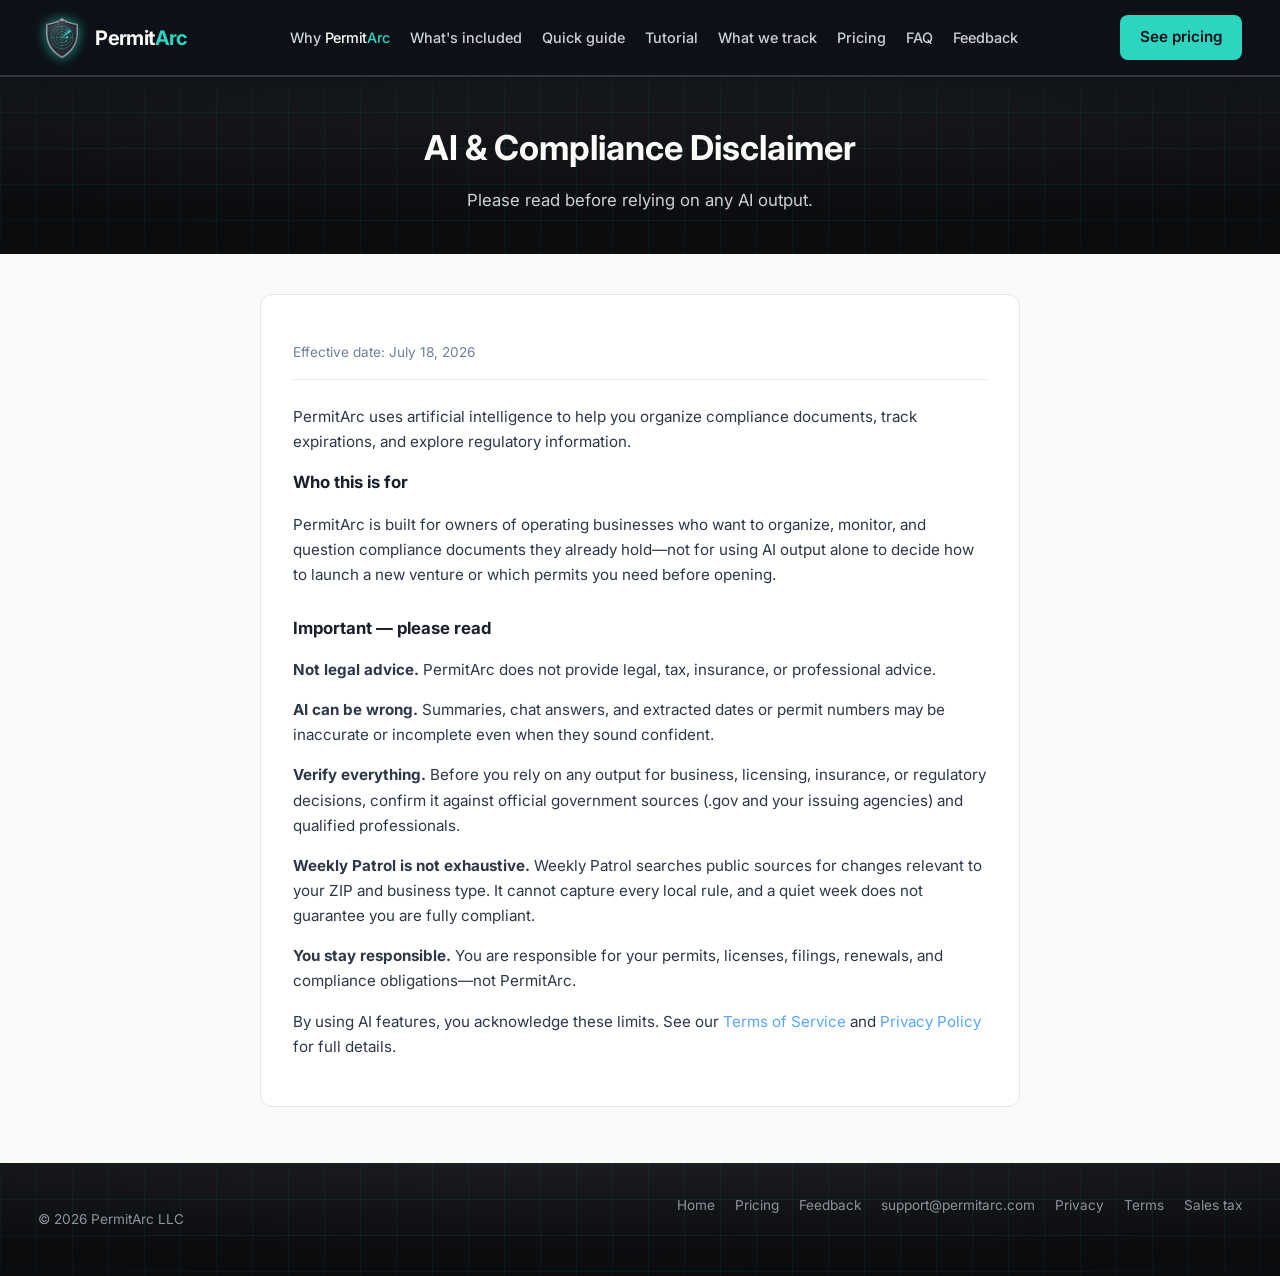
==== ai-disclaimer.html @ 6ca75cac "Sync nav shield_logo with app rim repair and cache-bust PNG. Matches in-app intro/login shield; v=20" ====
<!DOCTYPE html>
<html lang="en">
<head>
  <meta charset="UTF-8">
  <meta name="viewport" content="width=device-width, initial-scale=1.0, viewport-fit=cover">
  <meta name="description" content="PermitArc AI and compliance disclaimer &mdash; verify AI outputs with official sources. Not legal advice.">
  <title>AI &amp; Compliance Disclaimer | PermitArc</title>
  <link rel="preconnect" href="https://fonts.googleapis.com">
  <link rel="preconnect" href="https://fonts.gstatic.com" crossorigin>
  <link href="https://fonts.googleapis.com/css2?family=Inter:wght@400;500;600;700&display=swap" rel="stylesheet">
  <link rel="stylesheet" href="styles.css?v=20260918chooser">
  <script src="launch-config.js?v=20260911c"></script>
  <script src="site-ga4.js?v=20260923"></script>
  <script src="site-support-mailto.js?v=20260918chooser"></script>
  <script src="site-nav-config.js?v=20260911c"></script>
</head>
<body data-nav-page="ai">
  <header class="site-header">
    <div class="header-inner">
      <a href="index.html" class="logo"><img src="assets/shield_logo.png?v=20260929shield" alt="" class="logo-mark" width="48" height="48"><span class="logo-wordmark">Permit<span class="logo-arc">Arc</span></span></a>
      <button type="button" class="nav-toggle" aria-expanded="false" aria-controls="site-nav" aria-label="Open menu">
        <span class="nav-toggle-bar" aria-hidden="true"></span>
        <span class="nav-toggle-bar" aria-hidden="true"></span>
        <span class="nav-toggle-bar" aria-hidden="true"></span>
      </button>
            <nav class="nav" id="site-nav" aria-label="Main"></nav>
      <a href="pricing.html" class="btn btn-primary">See pricing</a>
    </div>
  </header>

  <section class="page-hero premium-canvas">
    <div class="page-hero-inner">
      <h1>AI &amp; Compliance Disclaimer</h1>
      <p>Please read before relying on any AI output.</p>
    </div>
  </section>

  <section class="section-light page-content">
    <div class="section-inner">
      <article class="legal-doc">
        <p class="legal-meta">Effective date: July 18, 2026</p>

        <p>PermitArc uses artificial intelligence to help you organize compliance documents, track expirations, and explore regulatory information.</p>

        <h2>Who this is for</h2>
        <p>PermitArc is built for owners of operating businesses who want to organize, monitor, and question compliance documents they already hold&mdash;not for using AI output alone to decide how to launch a new venture or which permits you need before opening.</p>

        <h2>Important &mdash; please read</h2>

        <p><strong>Not legal advice.</strong> PermitArc does not provide legal, tax, insurance, or professional advice.</p>

        <p><strong>AI can be wrong.</strong> Summaries, chat answers, and extracted dates or permit numbers may be inaccurate or incomplete even when they sound confident.</p>

        <p><strong>Verify everything.</strong> Before you rely on any output for business, licensing, insurance, or regulatory decisions, confirm it against official government sources (.gov and your issuing agencies) and qualified professionals.</p>

        <p><strong>Weekly Patrol is not exhaustive.</strong> Weekly Patrol searches public sources for changes relevant to your ZIP and business type. It cannot capture every local rule, and a quiet week does not guarantee you are fully compliant.</p>

        <p><strong>You stay responsible.</strong> You are responsible for your permits, licenses, filings, renewals, and compliance obligations&mdash;not PermitArc.</p>

        <p>By using AI features, you acknowledge these limits. See our <a href="terms.html">Terms of Service</a> and <a href="privacy.html">Privacy Policy</a> for full details.</p>
      </article>
    </div>
  </section>

  <footer class="site-footer premium-canvas">
    <div class="footer-inner">
      <p>&copy; 2026 PermitArc LLC</p>
      <div class="footer-links" id="site-footer-links"></div>
    </div>
  </footer>
  <script src="site-chrome.js?v=20260918chooser"></script>
  <script src="site-public.js?v=20260917fix" defer></script>
  <script src="site-nav.js" defer></script>
</body>
</html>
---- styles.css ----
/* PermitArc marketing site — palette matches app (compliance_form_theme.dart) */
:root {
  --bg-dark: #0d1117;
  --bg-panel: #161b22;
  --border: #30363d;
  --text-muted: #8b949e;
  --text-body: #c9d1d9;
  --text-light: #fafaf8;
  --accent-teal: #2dd4bf;
  --accent-blue: #58a6ff;
  --urgent: #ffa657;
  --valid: #56d364;
  --expired: #ff7b72;
  /* Intel Deck pillar accents — match app CompliancePillarColors */
  --pillar-radar: #ffa657;
  --pillar-patrol: #2dd4bf;
  --pillar-proactive: #bc8cff;
  --pillar-intel-log: #58a6ff;
  --bg-light: #fafaf8;
  --text-dark: #1a1f2e;
  /* Desktop uses full width; phones/tablets stack via grids + breakpoint below */
  --layout-max: 1280px;
  --layout-content: 1160px;
  --layout-read: 760px;
  --layout-gutter: clamp(1rem, 3vw, 2.5rem);
}

*,
*::before,
*::after {
  box-sizing: border-box;
}

html {
  scroll-behavior: smooth;
  overflow-x: hidden;
}

body {
  margin: 0;
  font-family: "Inter", system-ui, -apple-system, sans-serif;
  color: var(--text-dark);
  background: var(--bg-light);
  line-height: 1.6;
  overflow-x: hidden;
  min-height: 100vh;
  min-height: 100dvh;
  display: flex;
  flex-direction: column;
}

a {
  color: var(--accent-blue);
  text-decoration: none;
}

a:hover {
  text-decoration: underline;
}

/* Header */
.site-header {
  position: -webkit-sticky;
  position: sticky;
  top: 0;
  z-index: 1000;
  background-color: var(--bg-dark);
  border-bottom: 1px solid var(--border);
  padding-top: env(safe-area-inset-top, 0);
  isolation: isolate;
  transform: translate3d(0, 0, 0);
  -webkit-transform: translate3d(0, 0, 0);
  box-shadow: 0 1px 0 var(--border), 0 8px 32px rgba(13, 17, 23, 0.88);
}

.site-header::before {
  content: "";
  position: absolute;
  inset: 0;
  background-color: var(--bg-dark);
  z-index: -1;
}

.header-inner {
  max-width: var(--layout-max);
  margin: 0 auto;
  padding: 0.85rem var(--layout-gutter);
  display: flex;
  align-items: center;
  justify-content: space-between;
  gap: 1rem;
  flex-wrap: nowrap;
  position: relative;
}

.nav-toggle {
  display: none;
  flex-direction: column;
  justify-content: center;
  gap: 5px;
  width: 2.5rem;
  height: 2.5rem;
  padding: 0;
  margin: 0;
  border: 1px solid var(--border);
  border-radius: 8px;
  background: var(--bg-panel);
  cursor: pointer;
  flex-shrink: 0;
}

.nav-toggle-bar {
  display: block;
  width: 1.1rem;
  height: 2px;
  margin: 0 auto;
  background: var(--text-light);
  border-radius: 1px;
  transition: transform 0.2s ease, opacity 0.2s ease;
}

.site-header.is-nav-open .nav-toggle-bar:nth-child(1) {
  transform: translateY(7px) rotate(45deg);
}

.site-header.is-nav-open .nav-toggle-bar:nth-child(2) {
  opacity: 0;
}

.site-header.is-nav-open .nav-toggle-bar:nth-child(3) {
  transform: translateY(-7px) rotate(-45deg);
}

.logo {
  display: inline-flex;
  align-items: center;
  gap: 0.55rem;
  font-weight: 700;
  font-size: 1.25rem;
  color: var(--text-light);
  letter-spacing: -0.02em;
}

.logo-mark {
  width: 3rem;
  height: 3rem;
  object-fit: contain;
  flex-shrink: 0;
  filter: drop-shadow(0 0 6px rgba(45, 212, 191, 0.35));
  animation: logo-radar-glow 3.2s ease-in-out infinite;
}

/* Shield + radar sweep — matches in-app PermitArcShieldLogo (intro / dashboard). */
.permitarc-shield-logo {
  position: relative;
  display: inline-block;
  flex-shrink: 0;
  width: 3rem;
  height: 3rem;
  vertical-align: middle;
  filter: drop-shadow(0 0 6px rgba(45, 212, 191, 0.35));
}

.permitarc-shield-logo .logo-mark {
  display: block;
  width: 100%;
  height: 100%;
  animation: none;
}

.permitarc-shield-inner-glow {
  position: absolute;
  top: 39%;
  left: 50%;
  width: 24%;
  height: 24%;
  transform: translate(-50%, -50%);
  border-radius: 50%;
  box-shadow: 0 0 0.35rem rgba(45, 212, 191, 0.14);
  pointer-events: none;
}

.permitarc-shield-radar {
  position: absolute;
  top: 35.8%;
  left: 50%;
  width: 26%;
  height: 26%;
  transform: translateX(-50%);
  border-radius: 50%;
  overflow: hidden;
  pointer-events: none;
}

.permitarc-shield-radar-rotator {
  position: absolute;
  inset: 0;
  animation: permitarc-radar-rotate 3.2s linear infinite;
}

@keyframes permitarc-radar-rotate {
  to {
    transform: rotate(360deg);
  }
}

.permitarc-shield-radar-wedge {
  position: absolute;
  inset: -120%;
  background: conic-gradient(
    from -26deg at 50% 50%,
    rgba(45, 212, 191, 0) 0deg,
    rgba(45, 212, 191, 0.04) 12deg,
    rgba(45, 212, 191, 0.09) 26deg,
    rgba(45, 212, 191, 0) 27deg,
    rgba(45, 212, 191, 0) 360deg
  );
}

.permitarc-shield-radar-beam {
  position: absolute;
  top: 50%;
  left: 50%;
  width: 38%;
  height: 1px;
  margin-top: -0.5px;
  transform-origin: 0 50%;
  background: rgba(45, 212, 191, 0.32);
  border-radius: 1px;
}

.permitarc-shield-radar-beam::after {
  content: "";
  position: absolute;
  right: 0;
  top: 50%;
  width: 2.5px;
  height: 2.5px;
  transform: translate(50%, -50%);
  border-radius: 50%;
  background: rgba(45, 212, 191, 0.8);
}

@media (prefers-reduced-motion: reduce) {
  .permitarc-shield-radar-rotator {
    animation: none;
  }

  .permitarc-shield-logo {
    animation: logo-radar-glow 3.2s ease-in-out infinite;
  }
}

@keyframes logo-radar-glow {
  0%,
  100% {
    filter: drop-shadow(0 0 5px rgba(45, 212, 191, 0.3));
  }
  50% {
    filter: drop-shadow(0 0 10px rgba(45, 212, 191, 0.55));
  }
}

.logo-wordmark {
  display: inline-flex;
  align-items: baseline;
  letter-spacing: -0.03em;
  white-space: nowrap;
}

.logo-arc {
  color: var(--accent-teal);
}

.nav {
  display: flex;
  gap: 1.25rem;
  flex-wrap: wrap;
}

.nav a {
  color: var(--text-body);
  font-size: 0.9rem;
  font-weight: 500;
  text-decoration: none;
}

.nav a:hover {
  color: var(--accent-teal);
}

.nav a.nav-link-with-brand .nav-link-lead {
  color: var(--text-body);
}

.nav a.nav-link-with-brand .logo-wordmark {
  color: var(--text-light);
}

.nav a.nav-link-with-brand:hover .nav-link-lead {
  color: var(--accent-teal);
}

.nav a.nav-link-with-brand:hover .logo-wordmark {
  color: var(--text-light);
}

.nav a.nav-link-with-brand:hover .logo-arc {
  color: var(--accent-teal);
}

.btn {
  display: inline-block;
  padding: 0.65rem 1.25rem;
  border-radius: 8px;
  font-weight: 600;
  font-size: 0.95rem;
  text-decoration: none;
  border: none;
  cursor: pointer;
  transition: opacity 0.2s, transform 0.15s;
}

.btn:hover {
  opacity: 0.92;
  transform: translateY(-1px);
  text-decoration: none;
}

.btn-primary {
  background: var(--accent-teal);
  color: #0d1117;
}

.btn-secondary {
  background: transparent;
  color: var(--text-light);
  border: 1px solid var(--border);
}

.btn-secondary:hover {
  border-color: var(--accent-teal);
  color: var(--accent-teal);
}

/* App-matched canvas — premium_canvas_background.dart */
.premium-canvas {
  position: relative;
  background: radial-gradient(ellipse 115% 100% at 50% -20%, #1e2024 0%, #0b0c0e 100%);
  overflow: hidden;
}

.premium-canvas::before {
  content: "";
  position: absolute;
  inset: 0;
  background-image:
    linear-gradient(rgba(0, 255, 224, 0.07) 0.75px, transparent 0.75px),
    linear-gradient(90deg, rgba(0, 255, 224, 0.07) 0.75px, transparent 0.75px);
  background-size: 36px 36px;
  mask-image: radial-gradient(ellipse 85% 85% at 50% 50%, black 40%, transparent 100%);
  -webkit-mask-image: radial-gradient(ellipse 85% 85% at 50% 50%, black 40%, transparent 100%);
  pointer-events: none;
}

.premium-canvas > * {
  position: relative;
  z-index: 1;
}

.section-light {
  background: var(--bg-light);
}

/* Muted band — breaks white-on-white on inner pages */
.section-band-muted {
  background: #eef1f5;
}

.section-band-muted.page-content {
  padding-top: 2.5rem;
  padding-bottom: 2.5rem;
}

/* Quick guide — grid cards (match premium-canvas) */
.guide-steps {
  display: grid;
  gap: 1.25rem;
  margin-top: 1.5rem;
}

@media (min-width: 768px) {
  .guide-steps {
    grid-template-columns: repeat(3, 1fr);
  }
}

.premium-grid-card {
  position: relative;
  border-radius: 12px;
  padding: 1.35rem 1.4rem;
  overflow: hidden;
  background: radial-gradient(ellipse 115% 100% at 50% -20%, #1e2024 0%, #0b0c0e 100%);
  border: 1px solid rgba(0, 255, 224, 0.14);
  box-shadow: 0 8px 24px rgba(11, 12, 14, 0.22);
}

.premium-grid-card::before {
  content: "";
  position: absolute;
  inset: 0;
  background-image:
    linear-gradient(rgba(0, 255, 224, 0.07) 0.75px, transparent 0.75px),
    linear-gradient(90deg, rgba(0, 255, 224, 0.07) 0.75px, transparent 0.75px);
  background-size: 36px 36px;
  mask-image: radial-gradient(ellipse 90% 90% at 50% 40%, black 35%, transparent 100%);
  -webkit-mask-image: radial-gradient(ellipse 90% 90% at 50% 40%, black 35%, transparent 100%);
  pointer-events: none;
}

.premium-grid-card > * {
  position: relative;
  z-index: 1;
}

.premium-grid-card h3 {
  margin: 0 0 0.5rem;
  font-size: 1.05rem;
  color: #f0f6fc;
}

.premium-grid-card p {
  margin: 0;
  font-size: 0.92rem;
  line-height: 1.55;
  color: #9ca3af;
}

.guide-step-num {
  display: inline-flex;
  align-items: center;
  justify-content: center;
  width: 1.75rem;
  height: 1.75rem;
  border-radius: 999px;
  background: rgba(45, 212, 191, 0.18);
  color: var(--pillar-patrol);
  border: 1px solid rgba(45, 212, 191, 0.45);
  font-size: 0.75rem;
  font-weight: 700;
  margin-bottom: 0.65rem;
}

.guide-pillar-row {
  display: grid;
  gap: 1rem;
  margin-top: 1.5rem;
}

@media (min-width: 768px) {
  .guide-pillar-row {
    grid-template-columns: repeat(2, 1fr);
  }
}

@media (min-width: 1024px) {
  .guide-pillar-row {
    grid-template-columns: repeat(4, 1fr);
  }
}

.guide-pillar-card {
  border-radius: 12px;
  padding: 1.15rem 1.25rem;
  border: 1px solid rgba(255, 255, 255, 0.08);
  background: rgba(22, 27, 34, 0.65);
}

.guide-pillar-card h3 {
  margin: 0.35rem 0 0.5rem;
  font-size: 1rem;
  color: #f0f6fc;
}

.guide-pillar-card p {
  margin: 0;
  font-size: 0.88rem;
  line-height: 1.5;
  color: #9ca3af;
}

.guide-pillar-card a {
  color: var(--pillar-intel-log);
}

.guide-vault-callout {
  margin-top: 2rem;
  padding: 1.35rem 1.5rem;
  border-radius: 12px;
  border: 1px solid rgba(45, 212, 191, 0.35);
  background: linear-gradient(135deg, rgba(45, 212, 191, 0.08), rgba(88, 166, 255, 0.06));
}

.guide-vault-callout h3 {
  margin: 0 0 0.5rem;
  color: var(--text-dark);
}

.guide-vault-callout p {
  margin: 0;
  color: var(--text-dark);
  line-height: 1.55;
}

.guide-toggle-table {
  width: 100%;
  border-collapse: collapse;
  margin-top: 1rem;
  font-size: 0.9rem;
}

.guide-toggle-table th,
.guide-toggle-table td {
  text-align: left;
  padding: 0.65rem 0.75rem;
  border-bottom: 1px solid var(--border);
  vertical-align: top;
}

.guide-toggle-table th {
  color: var(--text-muted);
  font-weight: 600;
}

.card-elevated {
  background: #fff;
  border: 1px solid #d8dee9;
  border-radius: 12px;
  box-shadow: 0 10px 28px rgba(15, 23, 42, 0.08);
}

.coming-soon-banner {
  margin: 0 0 1.35rem;
  padding: 0.65rem 1rem;
  text-align: center;
  background: linear-gradient(90deg, rgba(45, 212, 191, 0.22), rgba(88, 166, 255, 0.18));
  border: 1px solid rgba(45, 212, 191, 0.35);
  border-radius: 10px;
}

.coming-soon-banner .coming-soon-badge {
  margin: 0;
  font-size: 0.82rem;
  padding: 0.4rem 1rem;
  color: #0f766e;
  background: rgba(255, 255, 255, 0.92);
  border: 1px solid rgba(45, 212, 191, 0.55);
  box-shadow: 0 2px 8px rgba(15, 118, 110, 0.12);
}

.tutorial-topics {
  list-style: none;
  margin: 0 auto 1.25rem;
  padding: 0;
  max-width: 32rem;
  text-align: left;
}

.tutorial-topic {
  display: grid;
  grid-template-columns: 6.75rem 1fr;
  align-items: center;
  gap: 0.65rem 0.85rem;
  margin-bottom: 0.85rem;
  padding: 0.75rem 0.85rem;
  border-radius: 10px;
  background: #f8fafc;
  border: 1px solid #e2e8f0;
}

.tutorial-topic .pillar-chip {
  justify-self: center;
  width: 100%;
  max-width: 6.75rem;
  justify-content: center;
  box-sizing: border-box;
}

.tutorial-topic-body {
  flex: 1 1 12rem;
  margin: 0;
  color: #4a5568;
  font-size: 0.95rem;
  line-height: 1.45;
}

.tutorial-topic-body strong {
  color: var(--text-dark);
}

.feedback-mail-actions {
  text-align: center;
  margin: 0 0 1.25rem;
}

.feedback-section-pill {
  display: inline-block;
  margin: 0;
  padding: 0.4rem 1.1rem;
  border-radius: 999px;
  font-size: 0.92rem;
  font-weight: 700;
  letter-spacing: 0.02em;
  color: #0f766e;
  background: rgba(45, 212, 191, 0.14);
  border: 1px solid rgba(45, 212, 191, 0.45);
  text-decoration: none;
  cursor: pointer;
  transition: background 0.15s ease, border-color 0.15s ease;
}

a.feedback-section-pill:hover {
  background: rgba(45, 212, 191, 0.24);
  border-color: rgba(45, 212, 191, 0.65);
  color: #0d9488;
}

a.feedback-section-pill:focus-visible {
  outline: 2px solid var(--accent-teal);
  outline-offset: 3px;
}

.pricing-detail-band {
  margin: 2.5rem calc(-1 * var(--layout-gutter, 1.25rem)) 0;
  padding: 2rem var(--layout-gutter, 1.25rem);
  background: #eef1f5;
  border-top: 1px solid #dde3ec;
  border-bottom: 1px solid #dde3ec;
}

.pricing-detail-band .pricing-included {
  background: transparent;
  border: none;
  padding: 0;
  margin: 0;
}

.included-col--included {
  background: rgba(45, 212, 191, 0.08);
  border: 1px solid rgba(45, 212, 191, 0.28);
  border-radius: 12px;
  padding: 1.15rem 1.25rem;
}

.included-col--metered {
  background: rgba(255, 166, 87, 0.07);
  border: 1px solid rgba(255, 166, 87, 0.28);
  border-radius: 12px;
  padding: 1.15rem 1.25rem;
}

.pricing-callout {
  margin: 2rem 0;
  padding: 1.35rem 1.5rem 1.35rem 1.25rem;
  border-radius: 12px;
  background: #fff;
  border: 1px solid #dde3ec;
  border-left: 4px solid var(--accent-teal);
  box-shadow: 0 6px 18px rgba(15, 23, 42, 0.06);
}

.pricing-callout h3 {
  margin: 0 0 0.5rem;
  font-size: 1.1rem;
}

.pricing-callout p {
  margin: 0;
  color: #4a5568;
  line-height: 1.55;
}

.pricing-faq-band {
  margin-top: 2rem;
  padding-top: 0.5rem;
}

/* Hero */
.hero {
  color: var(--text-light);
  padding: 3.75rem var(--layout-gutter) 4rem;
}

/* Thin light seam between hero and next dark band — keeps rhythm without a full white section */
.section-seam {
  height: 6px;
  background: var(--bg-light);
}

/* Slightly softer grid on second dark band so hero reads as the lead */
.why-band.premium-canvas {
  background: radial-gradient(ellipse 115% 100% at 50% -20%, #25282c 0%, #121316 100%);
}

.hero-inner {
  max-width: var(--layout-max);
  margin: 0 auto;
  display: grid;
  grid-template-columns: 1.15fr 0.85fr;
  gap: clamp(1.5rem, 4vw, 3rem);
  align-items: start;
}

.hero-phone-col {
  display: flex;
  justify-content: flex-end;
  align-items: flex-start;
  width: 100%;
  padding-top: 0.35rem;
}

.hero-copy {
  display: flex;
  flex-direction: column;
  gap: 1.5rem;
}

.hero-copy h1,
.hero-copy .subhead,
.hero-copy .hero-jurisdiction-callout,
.hero-copy .hero-platform,
.hero-copy .hero-pillars,
.hero-copy .hero-cta {
  margin: 0;
}

.hero h1 {
  font-size: clamp(1.75rem, 4vw, 2.5rem);
  line-height: 1.2;
  margin: 0 0 1rem;
  font-weight: 700;
}

.hero-copy h1 {
  margin: 0;
}

.hero .subhead {
  font-size: 1.05rem;
  color: var(--text-body);
  margin: 0 0 0.75rem;
  line-height: 1.6;
}

.hero-copy .subhead {
  margin: 0;
}

.hero .subhead-all {
  color: var(--accent-teal);
  font-weight: 700;
}

.hero .subhead-jurisdiction {
  font-weight: 600;
  color: var(--text-body);
}

.hero-jurisdiction-callout {
  margin: 0 0 1.1rem;
  padding: 0.85rem 1rem;
  font-size: 1rem;
  font-weight: 600;
  line-height: 1.6;
  color: var(--text-light);
  background: rgba(45, 212, 191, 0.12);
  border: 1px solid rgba(45, 212, 191, 0.45);
  border-radius: 10px;
  box-shadow: 0 0 20px rgba(45, 212, 191, 0.06);
}

.hero .scope {
  font-size: 0.95rem;
  color: var(--text-muted);
  margin: 0 0 0.5rem;
}

.hero-tag {
  font-size: 0.92rem;
  color: var(--text-body);
  margin: 0 0 1.5rem;
  line-height: 1.55;
}

.hero-cta {
  display: flex;
  gap: 0.75rem;
  flex-wrap: wrap;
}

.hero-platform {
  margin: 0 0 0.85rem;
  font-size: 0.92rem;
  color: var(--text-muted);
  line-height: 1.55;
}

.hero-platform strong {
  color: var(--text-body);
  font-weight: 600;
}

.hero-platform .hero-platform-v11 {
  font-weight: 500;
  color: var(--text-muted);
}

.hero-pillars {
  display: flex;
  flex-wrap: wrap;
  align-items: center;
  gap: 0.55rem 0.45rem;
  margin: 0 0 1.35rem;
}

.hero-pillar-link {
  display: inline-flex;
  align-items: center;
  font-size: 0.68rem;
  font-weight: 700;
  text-transform: uppercase;
  letter-spacing: 0.04em;
  padding: 0.35rem 0.7rem;
  border-radius: 999px;
  text-decoration: none;
  transition: background 0.15s ease, border-color 0.15s ease, transform 0.15s ease;
}

.hero-pillar-link:hover {
  transform: translateY(-1px);
  text-decoration: none;
}

.hero-pillar-link--radar {
  background: rgba(255, 166, 87, 0.14);
  color: var(--pillar-radar);
  border: 1px solid rgba(255, 166, 87, 0.45);
}

.hero-pillar-link--radar:hover {
  background: rgba(255, 166, 87, 0.22);
  color: var(--pillar-radar);
}

.hero-pillar-link--patrol {
  background: rgba(45, 212, 191, 0.12);
  color: var(--pillar-patrol);
  border: 1px solid rgba(45, 212, 191, 0.42);
}

.hero-pillar-link--patrol:hover {
  background: rgba(45, 212, 191, 0.2);
  color: var(--pillar-patrol);
}

.hero-pillar-link--proactive {
  background: rgba(188, 140, 255, 0.14);
  color: var(--pillar-proactive);
  border: 1px solid rgba(188, 140, 255, 0.45);
}

.hero-pillar-link--proactive:hover {
  background: rgba(188, 140, 255, 0.22);
  color: var(--pillar-proactive);
}

.hero-pillar-link--intel-log {
  background: rgba(88, 166, 255, 0.12);
  color: var(--pillar-intel-log);
  border: 1px solid rgba(88, 166, 255, 0.4);
}

.hero-pillar-link--intel-log:hover {
  background: rgba(88, 166, 255, 0.2);
  color: var(--pillar-intel-log);
}

.pillar-chip {
  display: inline-flex;
  align-items: center;
  font-size: 0.68rem;
  font-weight: 700;
  text-transform: uppercase;
  letter-spacing: 0.04em;
  padding: 0.28rem 0.6rem;
  border-radius: 999px;
}

.pillar-chip--radar {
  background: rgba(255, 166, 87, 0.14);
  color: var(--pillar-radar);
  border: 1px solid rgba(255, 166, 87, 0.4);
}

.pillar-chip--patrol {
  background: rgba(45, 212, 191, 0.12);
  color: var(--pillar-patrol);
  border: 1px solid rgba(45, 212, 191, 0.38);
}

.pillar-chip--proactive {
  background: rgba(188, 140, 255, 0.14);
  color: var(--pillar-proactive);
  border: 1px solid rgba(188, 140, 255, 0.4);
}

.pillar-chip--intel-log {
  background: rgba(88, 166, 255, 0.12);
  color: var(--pillar-intel-log);
  border: 1px solid rgba(88, 166, 255, 0.38);
}

.hero-pillars-note {
  flex: 1 1 100%;
  margin: 0.35rem 0 0;
  padding-top: 0.35rem;
  font-size: 0.8rem;
  color: var(--text-muted);
  line-height: 1.55;
}

@media (prefers-reduced-motion: no-preference) {
  .hero-pillars--pulse .hero-pillar-link {
    animation: hero-pillar-pulse 14s ease-in-out infinite;
  }

  .hero-pillars--pulse .hero-pillar-link--radar {
    animation-delay: 2s;
  }

  .hero-pillars--pulse .hero-pillar-link--patrol {
    animation-delay: 5.5s;
  }

  .hero-pillars--pulse .hero-pillar-link--proactive {
    animation-delay: 9s;
  }

  .hero-pillars--pulse .hero-pillar-link--intel-log {
    animation-delay: 12.5s;
  }
}

@keyframes hero-pillar-pulse {
  0%,
  8%,
  100% {
    transform: scale(1);
    box-shadow: none;
  }

  4% {
    transform: scale(1.07);
    box-shadow: 0 0 14px rgba(255, 255, 255, 0.12);
  }
}

@media (prefers-reduced-motion: reduce) {
  .hero-pillars--pulse .hero-pillar-link {
    animation: none;
  }
}

@media (prefers-reduced-motion: no-preference) {
  .why-pillar-lines--pulse .pillar-chip {
    animation: hero-pillar-pulse 16s ease-in-out infinite;
  }

  .why-pillar-lines--pulse .pillar-chip--proactive {
    animation-delay: 0s;
  }

  .why-pillar-lines--pulse .pillar-chip--intel-log {
    animation-delay: 4s;
  }

  .why-pillar-lines--pulse .pillar-chip--radar {
    animation-delay: 8s;
  }

  .why-pillar-lines--pulse .pillar-chip--patrol {
    animation-delay: 12s;
  }
}

@media (prefers-reduced-motion: reduce) {
  .why-pillar-lines--pulse .pillar-chip {
    animation: none;
  }
}

/* Phone mock */
.phone-mock {
  background: var(--bg-panel);
  border: 1px solid rgba(255, 255, 255, 0.18);
  border-radius: 24px;
  padding: 1rem;
  width: 100%;
  max-width: 320px;
  margin: 0;
  box-shadow:
    0 24px 48px rgba(0, 0, 0, 0.45),
    0 0 0 1px rgba(45, 212, 191, 0.07);
}

.phone-screen {
  background: var(--bg-dark);
  border: 1px solid rgba(255, 255, 255, 0.1);
  border-radius: 16px;
  padding: 1.25rem 1rem;
  min-height: 280px;
  display: flex;
  flex-direction: column;
  justify-content: center;
  gap: 0.65rem;
}

.mock-score-row {
  display: flex;
  align-items: baseline;
  gap: 0.15rem;
  margin: 0.35rem 0 0;
}

.mock-score {
  font-size: 2.5rem;
  font-weight: 700;
  line-height: 1;
  color: #56d364;
  margin: 0;
}

.mock-score-out-of {
  font-size: 0.95rem;
  font-weight: 600;
  line-height: 1;
  color: #e6edf3;
}

.mock-label {
  font-size: 0.75rem;
  color: var(--text-muted);
  text-transform: uppercase;
  letter-spacing: 0.05em;
  margin: 0;
}

.mock-alert {
  background: rgba(255, 166, 87, 0.15);
  border: 1px solid var(--urgent);
  border-radius: 8px;
  padding: 0.75rem;
  font-size: 0.85rem;
  color: var(--text-body);
  margin: 0;
}

.mock-alert strong {
  color: var(--urgent);
}

.mock-ok {
  background: rgba(45, 212, 191, 0.12);
  border: 1px solid var(--accent-teal);
  border-radius: 8px;
  padding: 0.75rem;
  font-size: 0.85rem;
  color: var(--text-body);
}

.mock-proactive {
  background: rgba(188, 140, 255, 0.12);
  border: 1px solid rgba(188, 140, 255, 0.42);
  border-radius: 8px;
  padding: 0.75rem;
  font-size: 0.8rem;
  color: var(--text-body);
}

/* Sections */
section {
  padding: 3.5rem var(--layout-gutter);
}

.section-inner {
  max-width: var(--layout-content);
  margin: 0 auto;
}

section h2 {
  font-size: 1.75rem;
  margin: 0 0 0.5rem;
  color: var(--text-dark);
}

.section-lead {
  color: #4a5568;
  margin: 0 0 2rem;
  font-size: 1.05rem;
}

.section-dark {
  color: var(--text-body);
}

.section-dark h2 {
  color: var(--text-light);
}

.section-dark .section-lead {
  color: var(--text-muted);
}

.section-divider {
  border-top: 1px solid #e2e8f0;
}

/* Why PermitArc — compare (dark canvas) */
#why h2 {
  margin-bottom: 1rem;
}

#why .section-lead-tight {
  margin-bottom: 2.1rem;
  line-height: 1.65;
}

.why-compare {
  display: grid;
  grid-template-columns: repeat(auto-fit, minmax(280px, 1fr));
  gap: 1rem;
  margin-bottom: 1.25rem;
}

.why-col {
  border-radius: 12px;
  padding: 1.25rem 1.35rem;
}

.why-col-muted {
  background: rgba(255, 255, 255, 0.05);
  border: 1px solid rgba(255, 255, 255, 0.14);
}

.why-col-accent {
  background: rgba(45, 212, 191, 0.08);
  border: 1px solid rgba(45, 212, 191, 0.45);
  box-shadow: 0 0 24px rgba(45, 212, 191, 0.08);
}

.why-col h3 {
  margin: 0 0 1.15rem;
  font-size: 1rem;
  color: var(--text-light);
}

#why.why-band {
  padding-top: 4rem;
  padding-bottom: 4rem;
}

.why-folder-intro {
  margin-bottom: 1.35rem;
}

.why-folder-subline {
  margin: 0;
  font-size: 0.9rem;
  line-height: 1.62;
  color: var(--text-muted);
}

.why-folder-subline + .why-folder-subline {
  margin-top: 0.85rem;
}

.why-folder-subline--accent {
  color: var(--text-body);
}

.why-folder-focus-label {
  margin: 0 0 0.9rem;
  font-size: 0.8rem;
  font-weight: 600;
  color: var(--text-light);
}

.why-usual-grid {
  list-style: none;
  margin: 0;
  padding: 0;
  display: grid;
  grid-template-columns: repeat(2, minmax(0, 1fr));
  gap: 0.85rem;
}

.why-usual-tile {
  display: flex;
  flex-direction: column;
  gap: 0.4rem;
  padding: 0.65rem 0.7rem 0.65rem 0.75rem;
  font-size: 0.8rem;
  line-height: 1.4;
  color: var(--text-body);
  border: 1px solid rgba(255, 255, 255, 0.1);
  border-radius: 8px;
  border-left-width: 3px;
  border-left-style: solid;
}

.why-usual-tile--manual {
  background: rgba(148, 163, 184, 0.1);
  border-left-color: rgba(148, 163, 184, 0.65);
}

.why-usual-tile--nudges {
  background: rgba(251, 191, 36, 0.08);
  border-left-color: rgba(251, 191, 36, 0.55);
}

.why-usual-tile--watch {
  background: rgba(248, 113, 113, 0.07);
  border-left-color: rgba(248, 113, 113, 0.45);
}

.why-usual-tile--ai {
  background: rgba(129, 140, 248, 0.09);
  border-left-color: rgba(129, 140, 248, 0.5);
}

.why-usual-lead {
  display: block;
  font-size: 0.72rem;
  font-weight: 700;
  letter-spacing: 0.03em;
  text-transform: uppercase;
  color: var(--text-light);
}

.why-usual-tile--manual .why-usual-lead {
  color: #cbd5e1;
}

.why-usual-tile--nudges .why-usual-lead {
  color: #fcd34d;
}

.why-usual-tile--watch .why-usual-lead {
  color: #fca5a5;
}

.why-usual-tile--ai .why-usual-lead {
  color: #c4b5fd;
}

.why-usual-grid li span {
  color: var(--text-muted);
  font-size: 0.78rem;
  line-height: 1.5;
}

@media (max-width: 520px) {
  .why-usual-grid {
    grid-template-columns: 1fr;
  }
}

.why-list {
  list-style: none;
  margin: 0;
  padding: 0;
}

.why-list li {
  display: flex;
  align-items: flex-start;
  gap: 0.65rem;
  margin-bottom: 0.65rem;
  font-size: 0.92rem;
  line-height: 1.45;
  color: var(--text-body);
}

.why-list li:last-child {
  margin-bottom: 0;
}

.why-icon {
  flex-shrink: 0;
  width: 1.25rem;
  font-weight: 700;
  font-size: 0.85rem;
  line-height: 1.45;
  text-align: center;
}

.why-no .why-icon::before {
  content: "\00d7";
  color: var(--expired);
}

.why-yes .why-icon::before {
  content: "\2713";
  color: var(--accent-teal);
}

.why-close {
  margin: 0;
  font-size: 0.95rem;
  color: var(--text-muted);
  text-align: center;
}

.why-pillar-lines {
  list-style: none;
  margin: 0;
  padding: 0;
}

.why-pillar-lines li {
  display: flex;
  flex-direction: column;
  align-items: flex-start;
  gap: 0.5rem;
  margin-bottom: 1.25rem;
  font-size: 0.88rem;
  line-height: 1.55;
  color: var(--text-body);
}

.why-pillar-lines li:last-child {
  margin-bottom: 0;
}

.why-pillar-lines .pillar-chip {
  text-decoration: none;
}

.why-pillar-lines .pillar-chip:hover {
  text-decoration: none;
  filter: brightness(1.08);
}

/* Intelligence section — light band (alternates with dark canvas) */
#ai.section-light .section-lead {
  color: #4a5568;
}

#ai.section-light h2 {
  color: var(--text-dark);
}

#ai .ai-included-banner {
  background: rgba(45, 212, 191, 0.12);
  border-color: rgba(45, 212, 191, 0.35);
  color: #2d3748;
}

#ai .ai-card {
  background: #fff;
  border: 1px solid #e2e8f0;
}

#ai .ai-card h3 {
  color: var(--text-dark);
}

#ai .ai-card p {
  color: #4a5568;
}

#ai .ai-where {
  color: #718096 !important;
}

#ai .ai-foot {
  color: #718096;
}

#ai .ai-foot a {
  color: var(--accent-blue);
}

/* Scope pillars */
.scope-pillars {
  display: grid;
  grid-template-columns: repeat(auto-fit, minmax(220px, 1fr));
  gap: 1rem;
  margin-bottom: 2rem;
}

.scope-pillar {
  background: rgba(255, 255, 255, 0.04);
  border: 1px solid var(--border);
  border-radius: 12px;
  padding: 1.15rem;
}

.pillar-num {
  display: inline-block;
  width: 1.75rem;
  height: 1.75rem;
  line-height: 1.75rem;
  text-align: center;
  background: var(--accent-teal);
  color: #0d1117;
  font-weight: 700;
  border-radius: 50%;
  font-size: 0.85rem;
  margin-bottom: 0.65rem;
}

.scope-pillar h3 {
  margin: 0 0 0.5rem;
  font-size: 1rem;
  color: var(--text-light);
}

.scope-pillar p {
  margin: 0;
  font-size: 0.92rem;
  color: var(--text-muted);
  line-height: 1.55;
}

.track-subhead {
  font-size: 1rem;
  font-weight: 600;
  color: var(--text-light);
  margin: 0 0 1rem;
}

.track-item-accent {
  border-color: var(--accent-teal);
  color: var(--accent-teal);
  font-weight: 600;
}

.track-foot {
  margin: 1.25rem 0 0;
  font-size: 0.92rem;
  color: var(--text-muted);
  line-height: 1.55;
}

/* AI intelligence section */
.section-inner-wide {
  max-width: var(--layout-max);
}

.ai-included-banner {
  background: rgba(45, 212, 191, 0.1);
  border: 1px solid rgba(45, 212, 191, 0.35);
  border-radius: 10px;
  padding: 0.85rem 1rem;
  font-size: 0.92rem;
  color: var(--text-body);
  margin: 0 0 1.25rem;
  line-height: 1.55;
}

.ai-grid {
  display: grid;
  grid-template-columns: repeat(auto-fit, minmax(240px, 1fr));
  gap: 1rem;
  margin-bottom: 1.25rem;
}

.ai-card {
  background: rgba(255, 255, 255, 0.04);
  border: 1px solid var(--border);
  border-radius: 12px;
  padding: 1.15rem;
}

.ai-card h3 {
  margin: 0.5rem 0 0.35rem;
  font-size: 1rem;
  color: var(--text-light);
}

.ai-card p {
  margin: 0 0 0.65rem;
  font-size: 0.9rem;
  color: var(--text-muted);
  line-height: 1.55;
}

.ai-card p:last-child {
  margin-bottom: 0;
}

.ai-where {
  font-size: 0.82rem !important;
  color: var(--text-body) !important;
  opacity: 0.85;
}

.ai-benefit {
  padding-top: 0.35rem;
  border-top: 1px solid rgba(255, 255, 255, 0.06);
}

#ai .ai-benefit {
  border-top-color: #e2e8f0;
}

#ai .ai-benefit strong {
  color: #0d9488;
}

.section-dark .why-close {
  color: var(--text-muted);
}

.ai-foot {
  margin: 0;
  font-size: 0.9rem;
  color: var(--text-muted);
}

.ai-foot a {
  color: var(--accent-teal);
}

.badge {
  display: inline-block;
  font-size: 0.7rem;
  font-weight: 700;
  text-transform: uppercase;
  letter-spacing: 0.04em;
  padding: 0.2rem 0.5rem;
  border-radius: 4px;
}

.badge-included {
  background: rgba(86, 211, 100, 0.15);
  color: var(--valid);
  border: 1px solid rgba(86, 211, 100, 0.35);
}

.badge-metered {
  background: rgba(88, 166, 255, 0.12);
  color: var(--accent-blue);
  border: 1px solid rgba(88, 166, 255, 0.3);
}

.section-dark h2 {
  color: var(--text-light);
}

/* Steps */
.steps {
  display: grid;
  grid-template-columns: repeat(auto-fit, minmax(240px, 1fr));
  gap: 1.5rem;
}

.step {
  background: #fff;
  border: 1px solid #e2e8f0;
  border-radius: 12px;
  padding: 1.25rem;
}

.step-num {
  display: inline-block;
  width: 2rem;
  height: 2rem;
  line-height: 2rem;
  text-align: center;
  background: var(--accent-teal);
  color: #0d1117;
  font-weight: 700;
  border-radius: 50%;
  font-size: 0.9rem;
  margin-bottom: 0.75rem;
}

.step h3 {
  margin: 0 0 0.5rem;
  font-size: 1.1rem;
}

.step p {
  margin: 0;
  font-size: 0.95rem;
  color: #4a5568;
}

/* Track grid */
.track-grid {
  display: grid;
  grid-template-columns: repeat(auto-fill, minmax(140px, 1fr));
  gap: 0.75rem;
}

.track-item {
  background: rgba(255, 255, 255, 0.05);
  border: 1px solid var(--border);
  border-radius: 8px;
  padding: 0.75rem 1rem;
  font-size: 0.9rem;
  text-align: center;
}

/* Pricing teaser */
.pricing-cards {
  display: grid;
  grid-template-columns: repeat(auto-fit, minmax(200px, 1fr));
  gap: 1rem;
}

.pricing-cards-compact {
  grid-template-columns: repeat(auto-fit, minmax(160px, 1fr));
}

.pricing-expand {
  background: #fff;
  border: 1px solid #e2e8f0;
  border-radius: 12px;
  padding: 1.25rem 1.5rem;
  margin: 1rem 0 1.75rem;
  text-align: center;
}

.pricing-expand h4 {
  margin: 0 0 0.35rem;
  font-size: 1rem;
}

.pricing-expand p {
  margin: 0;
  color: #4a5568;
  font-size: 0.95rem;
}

.pricing-beyond-teaser {
  display: flex;
  flex-wrap: wrap;
  align-items: center;
  justify-content: center;
  gap: 0.85rem 1.25rem;
  background: #fff;
  border: 1px solid #e2e8f0;
  border-radius: 12px;
  padding: 1rem 1.25rem;
  margin: 0 0 1.75rem;
  text-align: center;
}

.pricing-beyond-teaser-lead {
  margin: 0;
  font-size: 0.95rem;
  color: #4a5568;
  max-width: 36rem;
  line-height: 1.45;
}

.beyond-five-toggle {
  flex-shrink: 0;
  white-space: nowrap;
}

.pricing-beyond-panel {
  text-align: left;
  max-width: 28rem;
  margin: -0.75rem auto 1.75rem;
}

.beyond-five-panel-head {
  display: flex;
  align-items: center;
  justify-content: space-between;
  gap: 0.75rem;
  margin-bottom: 0.35rem;
}

.beyond-five-panel-head h4 {
  margin: 0;
  font-size: 1rem;
}

.beyond-five-close {
  border: none;
  background: transparent;
  color: #718096;
  font-size: 1.5rem;
  line-height: 1;
  padding: 0.15rem 0.35rem;
  cursor: pointer;
  border-radius: 6px;
}

.beyond-five-close:hover {
  color: #2d3748;
  background: #edf2f7;
}

.beyond-five-panel-intro {
  margin: 0 0 1rem;
  font-size: 0.9rem;
  color: #4a5568;
  line-height: 1.45;
}

.beyond-five-fields {
  display: grid;
  grid-template-columns: 1fr 1fr;
  gap: 0.75rem;
}

@media (max-width: 540px) {
  .beyond-five-fields {
    grid-template-columns: 1fr;
  }
}

.beyond-five-field {
  display: flex;
  flex-direction: column;
  gap: 0.35rem;
}

.pricing-beyond-five {
  text-align: left;
  max-width: 32rem;
  margin-left: auto;
  margin-right: auto;
}

.pricing-beyond-five > p:first-of-type {
  text-align: center;
  margin-bottom: 1.25rem;
}

.beyond-five-form {
  display: flex;
  flex-direction: column;
  gap: 0.65rem;
}

.beyond-five-label {
  font-size: 0.85rem;
  font-weight: 600;
  color: #2d3748;
}

.beyond-five-input {
  width: 100%;
  padding: 0.65rem 0.75rem;
  border: 1px solid #cbd5e0;
  border-radius: 8px;
  font-size: 1rem;
  font-family: inherit;
  box-sizing: border-box;
}

.beyond-five-input:focus {
  outline: 2px solid rgba(45, 212, 191, 0.45);
  border-color: var(--accent-teal);
}

.beyond-five-quote {
  margin: 0.35rem 0 0;
  padding: 0.85rem 1rem;
  background: #f7fafc;
  border-radius: 8px;
  font-size: 0.92rem;
  color: #2d3748;
  line-height: 1.5;
}

.beyond-five-tax-note {
  display: block;
  margin-top: 0.35rem;
  font-size: 0.82rem;
  color: #718096;
}

.beyond-five-error {
  margin: 0;
  font-size: 0.88rem;
  color: var(--expired);
}

.beyond-five-btn {
  max-width: none;
  margin-top: 0.5rem;
}

.price-card {
  background: #fff;
  border: 1px solid #e2e8f0;
  border-radius: 12px;
  padding: 1.5rem;
  text-align: center;
  display: flex;
  flex-direction: column;
  height: 100%;
}

.price-card.featured {
  border-color: var(--accent-teal);
  box-shadow: 0 0 0 1px var(--accent-teal);
}

.price-card h3 {
  margin: 0 0 0.25rem;
  font-size: 1rem;
}

.price-card .amount {
  font-size: 2rem;
  font-weight: 700;
  margin: 0.5rem 0;
}

.price-card .amount span {
  font-size: 1rem;
  font-weight: 500;
  color: #718096;
}

.price-card p {
  margin: 0;
  font-size: 0.85rem;
  color: #718096;
}

.pricing-subscribe {
  display: inline-block;
  margin-top: 1.25rem;
  width: 100%;
  text-align: center;
  box-sizing: border-box;
}

.tax-gate-minimal {
  margin: 0 0 1.5rem;
  max-width: 22rem;
}

.tax-gate-label {
  display: block;
  margin-bottom: 0.45rem;
  font-size: 0.9rem;
  font-weight: 600;
  color: var(--text-dark);
}

.tax-gate-select {
  width: 100%;
  padding: 0.55rem 0.65rem;
  border-radius: 0.45rem;
  border: 1px solid #cbd5e0;
  font: inherit;
  background: #fff;
}

#site-nav:not(.nav-ready) {
  visibility: hidden;
}

#site-nav.nav-ready {
  visibility: visible;
}

.tax-gate-hint {
  margin: 0.45rem 0 0;
  font-size: 0.85rem;
  color: #64748b;
}

.prelaunch-notice {
  margin: 0 0 1.25rem;
  padding: 1rem 1.15rem;
  border-radius: 10px;
  background: #fef3c7;
  border: 1px solid #fcd34d;
  color: #78350f;
  font-size: 0.95rem;
  line-height: 1.5;
}

.prelaunch-notice a {
  color: #92400e;
  font-weight: 600;
}

/* Owner preview on dark page-hero — do not reuse yellow prelaunch-notice here */
.page-hero .owner-preview-banner {
  display: block;
  margin: 0 auto 1.25rem;
  max-width: 42rem;
  padding: 0.85rem 1.1rem;
  text-align: left;
  font-size: 0.92rem;
  line-height: 1.5;
  background: rgba(15, 23, 42, 0.92);
  border: 1px solid rgba(45, 212, 191, 0.55);
  color: #e2e8f0 !important;
  border-radius: 10px;
  box-shadow: 0 8px 24px rgba(0, 0, 0, 0.25);
}

.page-hero .owner-preview-banner code {
  color: #5eead4;
  background: rgba(0, 0, 0, 0.35);
  padding: 0.12em 0.35em;
  border-radius: 4px;
  font-size: 0.88em;
}

.pricing-subscribe.is-gated,
.stripe-checkout-link.is-gated {
  opacity: 0.45;
  cursor: not-allowed;
  filter: grayscale(0.35);
  box-shadow: none;
}

body.tax-modal-open {
  overflow: hidden;
}

.tax-state-modal {
  position: fixed;
  inset: 0;
  z-index: 9999;
  display: flex;
  align-items: center;
  justify-content: center;
  padding: 1rem;
}

.tax-state-modal[hidden] {
  display: none !important;
}

.tax-state-modal-backdrop {
  position: absolute;
  inset: 0;
  background: rgba(15, 23, 42, 0.78);
}

.tax-state-modal-panel {
  position: relative;
  z-index: 1;
  width: min(100%, 26rem);
  padding: 1.5rem 1.35rem;
  border-radius: 0.75rem;
  border: 2px solid #2dd4bf;
  background: #fff;
  box-shadow: 0 24px 48px rgba(0, 0, 0, 0.4);
}

.tax-modal-title {
  margin: 0 0 0.85rem;
  font-size: 1.2rem;
  color: #0f172a;
}

.tax-modal-summary {
  margin: 0 0 0.65rem;
  font-size: 1.05rem;
  font-weight: 700;
  line-height: 1.45;
  color: #0f766e;
}

.tax-modal-detail {
  margin: 0 0 0.75rem;
  font-size: 0.95rem;
  line-height: 1.55;
  color: #334155;
}

.tax-modal-reassurance {
  margin: 0 0 1rem;
  padding: 0.75rem 0.85rem;
  border-radius: 0.5rem;
  background: #f8fafc;
  border: 1px solid #e2e8f0;
  font-size: 0.88rem;
  line-height: 1.5;
  color: #475569;
}

.tax-modal-reassurance[hidden] {
  display: none !important;
}

.tax-modal-more {
  margin: 0 0 1rem;
  font-size: 0.85rem;
}

.tax-modal-more a {
  font-weight: 600;
  color: #0369a1;
}

.tax-modal-ack {
  display: flex;
  gap: 0.65rem;
  align-items: flex-start;
  margin: 0;
  padding: 0.9rem 0.95rem;
  border-radius: 0.5rem;
  border: 2px solid #2dd4bf;
  background: #f0fdfa;
  font-size: 0.92rem;
  line-height: 1.45;
  font-weight: 600;
  color: #0f172a;
  cursor: pointer;
}

.tax-modal-ack input {
  width: 1.15rem;
  height: 1.15rem;
  margin-top: 0.15rem;
  flex-shrink: 0;
  accent-color: #0f766e;
}

.satisfaction-guarantee {
  margin: 1.75rem auto 0;
  max-width: 42rem;
  padding: 1.15rem 1.35rem;
  background: linear-gradient(135deg, rgba(45, 212, 191, 0.12), rgba(88, 166, 255, 0.08));
  border: 1px solid rgba(45, 212, 191, 0.35);
  border-radius: 0.65rem;
  text-align: center;
}

.satisfaction-guarantee h3 {
  margin: 0 0 0.5rem;
  font-size: 1.05rem;
  color: var(--text-dark);
}

.satisfaction-guarantee p {
  margin: 0;
  font-size: 0.95rem;
  color: #4a5568;
  line-height: 1.55;
}

.satisfaction-guarantee-dark {
  background: rgba(45, 212, 191, 0.08);
  border-color: rgba(45, 212, 191, 0.28);
}

.satisfaction-guarantee-dark h3 {
  color: var(--text-light);
}

.satisfaction-guarantee-dark p {
  color: var(--text-body);
}

.pricing-note {
  text-align: center;
  margin-top: 1.5rem;
  font-size: 0.95rem;
  color: #4a5568;
}

/* FAQ */
.faq-item {
  border-bottom: 1px solid #e2e8f0;
  padding: 1rem 0;
}

.faq-item h3 {
  margin: 0 0 0.35rem;
  font-size: 1rem;
}

.faq-item p {
  margin: 0;
  font-size: 0.95rem;
  color: #4a5568;
}

.section-lead-tight {
  margin-bottom: 1.35rem;
  max-width: 42rem;
}

.section-cta-row {
  margin: 1.25rem 0 0;
  text-align: center;
}

.section-cta-block {
  text-align: center;
  padding-bottom: 2rem;
}

.section-cta-sub {
  margin: 0.75rem 0 0;
  font-size: 0.9rem;
}

.text-link-arrow {
  font-weight: 600;
  color: var(--accent-blue);
  text-decoration: none;
}

.text-link-arrow::after {
  content: " →";
}

.text-link-arrow:hover {
  color: var(--accent-teal);
  text-decoration: underline;
}

.pillar-teaser-grid {
  display: grid;
  grid-template-columns: repeat(auto-fit, minmax(220px, 1fr));
  gap: 1rem;
}

.pillar-teaser {
  display: block;
  background: #fff;
  border: 1px solid #e2e8f0;
  border-radius: 12px;
  padding: 1.15rem 1.25rem;
  text-decoration: none;
  color: inherit;
  transition: border-color 0.2s, box-shadow 0.2s, transform 0.15s;
}

.pillar-teaser:hover {
  border-color: rgba(45, 212, 191, 0.55);
  box-shadow: 0 4px 20px rgba(45, 212, 191, 0.12);
  transform: translateY(-2px);
  text-decoration: none;
}

.pillar-teaser--radar:hover {
  border-color: rgba(255, 166, 87, 0.55);
  box-shadow: 0 4px 20px rgba(255, 166, 87, 0.12);
}

.pillar-teaser--patrol:hover {
  border-color: rgba(45, 212, 191, 0.55);
  box-shadow: 0 4px 20px rgba(45, 212, 191, 0.12);
}

.pillar-teaser--proactive:hover {
  border-color: rgba(188, 140, 255, 0.55);
  box-shadow: 0 4px 20px rgba(188, 140, 255, 0.12);
}

.pillar-teaser--intel-log:hover {
  border-color: rgba(88, 166, 255, 0.55);
  box-shadow: 0 4px 20px rgba(88, 166, 255, 0.12);
}

.ai-anchor {
  scroll-margin-top: 5.5rem;
}

.pillar-teaser h3 {
  margin: 0.5rem 0 0.35rem;
  font-size: 1rem;
  color: var(--text-dark);
}

.pillar-teaser p {
  margin: 0;
  font-size: 0.88rem;
  color: #4a5568;
  line-height: 1.45;
}

.scope-pillars-compact .scope-pillar p {
  font-size: 0.9rem;
  margin-bottom: 0;
}

.scope-pillar a {
  color: var(--accent-teal);
  font-weight: 500;
}

.satisfaction-guarantee-compact {
  margin-top: 1.5rem;
  padding: 1.15rem 1.25rem;
}

.satisfaction-guarantee-compact p {
  margin: 0;
  font-size: 0.92rem;
}

.faq-accordion {
  max-width: var(--layout-read);
}

.faq-details {
  border-bottom: 1px solid #e2e8f0;
  padding: 0.35rem 0;
}

.faq-details summary {
  cursor: pointer;
  font-weight: 600;
  font-size: 1rem;
  padding: 0.75rem 0;
  list-style: none;
  color: var(--text-dark);
}

.faq-details summary::-webkit-details-marker {
  display: none;
}

.faq-details summary::after {
  content: "+";
  float: right;
  color: var(--accent-teal);
  font-weight: 700;
}

.faq-details[open] summary::after {
  content: "−";
}

.faq-details p {
  margin: 0 0 1rem;
  padding-right: 1.5rem;
  font-size: 0.95rem;
  color: #4a5568;
  line-height: 1.55;
}

/* Footer */
.site-footer {
  color: var(--text-muted);
  padding: 2rem var(--layout-gutter);
  font-size: 0.85rem;
  margin-top: auto;
  flex-shrink: 0;
}

.footer-inner {
  max-width: var(--layout-max);
  margin: 0 auto;
  display: flex;
  flex-wrap: wrap;
  justify-content: space-between;
  gap: 1rem;
}

.footer-links {
  display: flex;
  gap: 1.25rem;
  flex-wrap: wrap;
}

.footer-links a {
  color: var(--text-muted);
}

.footer-links a:hover {
  color: var(--accent-teal);
}

.disclaimer {
  max-width: var(--layout-max);
  margin: 1rem auto 0;
  font-size: 0.8rem;
  color: var(--hint, #484f58);
}

/* Subpages */
.page-hero {
  color: var(--text-light);
  padding: 2.75rem var(--layout-gutter) 2.5rem;
  text-align: center;
}

.page-hero-inner {
  max-width: var(--layout-content);
  margin: 0 auto;
}

.page-hero h1 {
  font-size: clamp(1.5rem, 3.5vw, 2.15rem);
  margin: 0 0 0.75rem;
  font-weight: 700;
}

.page-hero p {
  margin: 0;
  color: var(--text-body);
  font-size: 1.05rem;
}

.page-hero-scope {
  margin-top: 0.85rem !important;
  font-size: 0.95rem !important;
  color: var(--text-muted) !important;
}

.page-content {
  padding: 2.5rem var(--layout-gutter) 3.5rem;
}

.page-content .section-inner {
  max-width: var(--layout-read);
}

.pricing-full .section-inner {
  max-width: var(--layout-max);
}

/* Full pricing */
.pricing-full .pricing-cards {
  margin-bottom: 2rem;
}

.price-card ul {
  list-style: none;
  padding: 0;
  margin: 1rem 0 0;
  text-align: left;
  font-size: 0.9rem;
  color: #4a5568;
  flex: 1 1 auto;
}

.price-card .pricing-subscribe {
  margin-top: auto;
}

.price-card li {
  padding: 0.35rem 0 0.35rem 1.25rem;
  position: relative;
}

.price-card li::before {
  content: "✓";
  position: absolute;
  left: 0;
  color: var(--accent-teal);
  font-weight: 700;
}

.pricing-anchor {
  background: #fff;
  border: 1px solid #e2e8f0;
  border-radius: 12px;
  padding: 1.5rem;
  margin: 2rem 0;
}

.pricing-scope-note {
  text-align: center;
  margin: 0 0 1.75rem;
  font-size: 0.98rem;
  color: #4a5568;
  line-height: 1.55;
}

.pricing-included {
  background: #fff;
  border: 1px solid #e2e8f0;
  border-radius: 12px;
  padding: 1.5rem;
  margin-bottom: 0;
}

.pricing-included h3 {
  margin: 0 0 1rem;
  font-size: 1.1rem;
}

.included-grid {
  display: grid;
  grid-template-columns: repeat(auto-fit, minmax(240px, 1fr));
  gap: 1.25rem;
}

.included-col h4 {
  margin: 0 0 0.65rem;
  font-size: 0.95rem;
  color: var(--text-dark);
}

.included-col ul {
  margin: 0;
  padding-left: 1.15rem;
  color: #4a5568;
  font-size: 0.92rem;
}

.included-col li {
  margin-bottom: 0.4rem;
}

.included-note {
  margin: 0.75rem 0 0;
  font-size: 0.85rem;
  color: #718096;
}

/* Short pages — grow main content and center the panel (feedback, etc.) */
.page-content-fill {
  flex: 1;
  display: flex;
  flex-direction: column;
  justify-content: center;
}

.page-content-fill .section-inner {
  width: 100%;
}

/* Feedback page */
.feedback-panel {
  background: #fff;
  border: 1px solid #d8dee9;
  border-radius: 12px;
  padding: 1.75rem;
  max-width: 42rem;
  margin: 0 auto;
  box-shadow: 0 10px 28px rgba(15, 23, 42, 0.08);
}

.feedback-intro {
  margin: 0 0 1.5rem;
  color: #4a5568;
  font-size: 1.02rem;
}

.feedback-panel h2 {
  font-size: 1.1rem;
  margin: 0 0 0.5rem;
}

.feedback-list {
  margin: 0 0 1.5rem;
  padding-left: 1.25rem;
  color: #4a5568;
}

.feedback-list li {
  margin-bottom: 0.5rem;
}

.feedback-cta {
  margin-bottom: 0.75rem;
  text-align: center;
}

.feedback-mailto-hint {
  margin: 0 0 1.25rem;
  text-align: center;
  font-size: 0.85rem;
  color: #718096;
  line-height: 1.45;
}

.feedback-note {
  margin: 0;
  font-size: 0.9rem;
  color: #718096;
  text-align: center;
}

.feedback-form {
  margin: 0 0 1.25rem;
}

.feedback-fieldset {
  border: 0;
  margin: 0 0 1.25rem;
  padding: 0;
}

.feedback-legend {
  font-weight: 600;
  font-size: 0.95rem;
  color: #1a202c;
  margin-bottom: 0.65rem;
  padding: 0;
}

.feedback-chip-grid {
  display: flex;
  flex-wrap: wrap;
  gap: 0.5rem;
}

.feedback-chip {
  display: inline-flex;
  align-items: center;
  gap: 0.35rem;
  font-size: 0.88rem;
  color: #2d3748;
  background: #f7fafc;
  border: 1px solid #cbd5e0;
  border-radius: 999px;
  padding: 0.45rem 0.85rem;
  cursor: pointer;
  transition: border-color 0.15s, background 0.15s;
}

.feedback-chip:has(input:checked) {
  border-color: #0d9488;
  background: #ecfdf5;
  color: #0f766e;
}

.feedback-chip input {
  accent-color: #0d9488;
}

.feedback-label {
  display: block;
  font-weight: 600;
  font-size: 0.95rem;
  color: #1a202c;
  margin: 0 0 0.4rem;
}

.feedback-textarea,
.feedback-input {
  width: 100%;
  box-sizing: border-box;
  font: inherit;
  font-size: 1rem;
  line-height: 1.45;
  color: #1a202c;
  background: #fff;
  border: 1px solid #cbd5e0;
  border-radius: 8px;
  padding: 0.65rem 0.75rem;
  margin-bottom: 1rem;
}

.feedback-textarea:focus,
.feedback-input:focus {
  outline: 2px solid #0d9488;
  outline-offset: 1px;
  border-color: #0d9488;
}

.feedback-submit {
  width: 100%;
  margin-top: 0.25rem;
}

.feedback-form-error {
  background: #fff5f5;
  border: 1px solid #feb2b2;
  color: #c53030;
  border-radius: 8px;
  padding: 0.65rem 0.85rem;
  margin-bottom: 1rem;
  font-size: 0.92rem;
}

.feedback-success {
  background: #ecfdf5;
  border: 1px solid #6ee7b7;
  border-radius: 10px;
  padding: 1.25rem 1.35rem;
  margin-bottom: 1.25rem;
}

.feedback-success-title {
  margin: 0 0 0.5rem;
  font-size: 1.15rem;
  color: #065f46;
}

.feedback-success p {
  margin: 0;
  color: #047857;
  line-height: 1.5;
}

.feedback-mail-alt {
  margin: 0 0 1rem;
  text-align: center;
  font-size: 0.9rem;
  color: #4a5568;
  line-height: 1.5;
}

/* Email app chooser (support@ mailto links) */
body.email-chooser-open {
  overflow: hidden;
}

.email-chooser-backdrop {
  position: fixed;
  inset: 0;
  z-index: 1200;
  background: rgba(11, 12, 14, 0.55);
}

.email-chooser-dialog {
  position: fixed;
  z-index: 1201;
  left: 50%;
  top: 50%;
  transform: translate(-50%, -50%);
  width: min(22rem, calc(100vw - 2rem));
  padding: 1.35rem 1.4rem 1.15rem;
  border-radius: 12px;
  background: #fff;
  border: 1px solid #d8dee9;
  box-shadow: 0 18px 48px rgba(15, 23, 42, 0.22);
}

.email-chooser-dialog[hidden],
.email-chooser-backdrop[hidden] {
  display: none !important;
}

.email-chooser-dialog h2 {
  margin: 0 0 0.35rem;
  font-size: 1.05rem;
  color: var(--text-dark);
}

.email-chooser-lead {
  margin: 0 0 1rem;
  font-size: 0.88rem;
  color: #718096;
  line-height: 1.45;
}

.email-chooser-actions {
  display: grid;
  gap: 0.5rem;
}

.email-chooser-btn {
  font: inherit;
  cursor: pointer;
  padding: 0.55rem 0.85rem;
  border-radius: 8px;
  border: 1px solid rgba(45, 212, 191, 0.45);
  background: rgba(45, 212, 191, 0.12);
  color: #0f766e;
  font-weight: 600;
}

.email-chooser-btn:hover {
  background: rgba(45, 212, 191, 0.22);
}

.email-chooser-btn-muted {
  background: #f8fafc;
  border-color: #e2e8f0;
  color: #4a5568;
  font-weight: 500;
}

.email-chooser-last {
  margin-left: 0.5rem;
  padding: 0.1rem 0.45rem;
  border-radius: 999px;
  background: rgba(15, 118, 110, 0.14);
  color: #0f766e;
  font-size: 0.68rem;
  font-weight: 700;
  letter-spacing: 0.02em;
  text-transform: uppercase;
  vertical-align: middle;
}

.email-chooser-copy {
  display: block;
  width: 100%;
  margin: 0.75rem 0 0;
  font: inherit;
  font-size: 0.88rem;
  cursor: pointer;
  padding: 0.5rem 0.85rem;
  border-radius: 8px;
  border: 1px dashed #cbd5e0;
  background: #fff;
  color: #4a5568;
}

.email-chooser-copy:hover {
  border-color: #94a3b8;
  color: #1a202c;
}

.email-chooser-copy-done {
  border-style: solid;
  border-color: #6ee7b7;
  background: #ecfdf5;
  color: #047857;
  font-weight: 600;
}

.email-chooser-cancel {
  display: block;
  margin: 0.85rem auto 0;
  font: inherit;
  cursor: pointer;
  background: none;
  border: none;
  color: #718096;
  font-size: 0.88rem;
  text-decoration: underline;
}

@media (max-width: 480px) {
  .tutorial-topic {
    grid-template-columns: 1fr;
    text-align: center;
  }

  .tutorial-topic .pillar-chip {
    justify-self: center;
  }
}

.coming-soon-panel {
  text-align: center;
  max-width: 40rem;
  margin: 0 auto;
  padding: 1.75rem 1.75rem 1.75rem;
}

.coming-soon-body {
  padding: 0;
}

.coming-soon-badge {
  display: inline-block;
  margin: 0 0 1rem;
  padding: 0.35rem 0.85rem;
  border-radius: 999px;
  font-size: 0.78rem;
  font-weight: 700;
  letter-spacing: 0.04em;
  text-transform: uppercase;
  color: #115e59;
  background: #ccfbf1;
  border: 1px solid #5eead4;
}

.tutorial-topics {
  margin: 0 0 1.25rem;
  padding-left: 1.25rem;
  text-align: left;
  color: #4a5568;
}

.tutorial-topics li {
  margin-bottom: 0.55rem;
}

.pricing-cta {
  text-align: center;
  margin-top: 2rem;
}

.btn-disabled,
.btn-coming-soon {
  display: inline-block;
  margin-top: 1rem;
  width: 100%;
  text-align: center;
  box-sizing: border-box;
  background: rgba(45, 212, 191, 0.12);
  color: #0f766e;
  border: 1.5px solid rgba(45, 212, 191, 0.55);
  cursor: default;
  pointer-events: none;
  font-weight: 600;
}

/* Legal documents */
.legal-doc {
  background: #fff;
  border: 1px solid #e2e8f0;
  border-radius: 12px;
  padding: 2rem;
  font-size: 0.95rem;
  color: #2d3748;
}

.legal-doc .legal-meta {
  font-size: 0.85rem;
  color: #718096;
  margin-bottom: 1.5rem;
  padding-bottom: 1rem;
  border-bottom: 1px solid #e2e8f0;
}

.legal-doc h2 {
  font-size: 1.05rem;
  margin: 1.75rem 0 0.5rem;
  color: var(--text-dark);
}

.legal-doc h2:first-of-type {
  margin-top: 0;
}

.legal-doc p,
.legal-doc li {
  line-height: 1.65;
}

.legal-doc ul {
  padding-left: 1.25rem;
  margin: 0.5rem 0 1rem;
}

.legal-doc .draft-notice {
  background: rgba(255, 166, 87, 0.12);
  border: 1px solid var(--urgent);
  border-radius: 8px;
  padding: 0.85rem 1rem;
  font-size: 0.9rem;
  margin-bottom: 1.5rem;
}

@media (max-width: 768px) {
  .site-header {
    box-shadow: 0 1px 0 var(--border), 0 12px 40px rgba(13, 17, 23, 0.96);
  }

  .header-inner {
    gap: 0.75rem;
  }

  .logo {
    margin-right: auto;
  }

  .nav-toggle {
    display: inline-flex;
  }

  .nav {
    display: none;
    position: absolute;
    top: 100%;
    left: calc(-1 * var(--layout-gutter));
    right: calc(-1 * var(--layout-gutter));
    width: auto;
    flex-direction: column;
    align-items: stretch;
    gap: 0;
    margin: 0;
    padding: 0.35rem var(--layout-gutter) 0.85rem;
    background-color: var(--bg-dark);
    border-bottom: 1px solid var(--border);
    box-shadow: 0 16px 32px rgba(0, 0, 0, 0.45);
  }

  .nav a {
    padding: 0.7rem 0;
    border-bottom: 1px solid rgba(48, 54, 61, 0.55);
    font-size: 1rem;
  }

  .nav a:last-child {
    border-bottom: none;
  }

  .site-header.is-nav-open .nav {
    display: flex;
  }

  .header-inner > .btn {
    display: none;
  }

  .hero-inner {
    grid-template-columns: 1fr;
    text-align: center;
  }

  .hero-phone-col {
    padding-top: 0;
    margin-top: 0.5rem;
    justify-content: center;
  }

  .phone-mock {
    margin-inline: auto;
  }

  .hero-pillars {
    justify-content: center;
  }

  .hero-pillars-note {
    text-align: center;
  }

  .hero-cta {
    justify-content: center;
  }

  .legal-doc {
    padding: 1.25rem;
  }

  .pricing-cards-compact {
    grid-template-columns: 1fr;
  }
}

/* Homepage only — phones + tablets. Desktop (1025px+) keeps original dark/light bands. */
@media (max-width: 1024px) {
  .section-seam {
    height: 18px;
    background: var(--bg-light);
  }

  #included.section-light {
    background-color: #ffffff;
    border-top: 1px solid #b8c5d4;
  }

  #how.section-light {
    background-color: #d5dee8;
    border-top: 1px solid #b8c5d4;
  }

  #how .step {
    background: #fff;
    border-color: #c5d0dc;
    box-shadow: 0 3px 14px rgba(15, 23, 42, 0.08);
  }

  #pricing.section-light {
    background-color: #ffffff;
    border-top: 1px solid #b8c5d4;
  }

  #faq.section-light {
    background-color: #e4ebf2;
    border-top: 1px solid #b8c5d4;
  }

  /* Hero: headline area stays dark; phone mock sits on a slightly lighter band */
  .hero.premium-canvas {
    background: radial-gradient(ellipse 115% 100% at 50% -20%, #1e2024 0%, #0b0c0e 52%, #1f242c 100%);
  }

  .hero.premium-canvas::before {
    opacity: 0.55;
  }

  .hero-phone-col {
    position: relative;
    margin-top: 0.75rem;
    padding-top: 1.35rem;
  }

  .hero-phone-col::before {
    content: "";
    position: absolute;
    left: calc(-1 * var(--layout-gutter));
    right: calc(-1 * var(--layout-gutter));
    top: 0;
    bottom: -0.5rem;
    background: linear-gradient(180deg, rgba(255, 255, 255, 0.06) 0%, rgba(255, 255, 255, 0.02) 100%);
    border-top: 1px solid rgba(255, 255, 255, 0.12);
    pointer-events: none;
  }

  .hero-phone-col > * {
    position: relative;
    z-index: 1;
  }

  #included .pillar-teaser,
  #pricing .price-card {
    box-shadow: 0 2px 12px rgba(15, 23, 42, 0.07);
  }

  #pricing .price-card.featured {
    border-color: #c5d0dc;
    box-shadow: 0 2px 12px rgba(15, 23, 42, 0.07);
  }

  .site-footer.premium-canvas {
    border-top: 18px solid var(--bg-light);
  }
}

@media (min-width: 769px) {
  .header-inner {
    flex-wrap: wrap;
  }
}

/* Homepage trim (Sep 2026 preview) */
.section-cta-row--tight {
  margin-top: 0.75rem;
}

.step-hint {
  margin: 0.65rem 0 0;
  font-size: 0.88rem;
}

.step-hint a {
  color: var(--accent-teal);
  font-weight: 600;
  text-decoration: none;
}

.step-hint a:hover {
  text-decoration: underline;
}

.track-expand {
  margin-top: 1.25rem;
  border: 1px solid rgba(255, 255, 255, 0.12);
  border-radius: 10px;
  padding: 0.35rem 1rem 0.5rem;
}

.track-expand summary {
  cursor: pointer;
  font-weight: 600;
  font-size: 0.95rem;
  padding: 0.65rem 0;
  list-style: none;
  color: var(--text-light);
}

.track-expand summary::-webkit-details-marker {
  display: none;
}

.track-grid--in-details {
  margin-top: 0.5rem;
  padding-bottom: 0.75rem;
}

/* #track — app-style compliance donut (demo only; hero unchanged) */
.track-donut-showcase {
  margin-top: 2.5rem;
  padding: 2rem 0 1.25rem;
  display: flex;
  flex-direction: column;
  align-items: center;
  text-align: center;
  gap: 1rem;
}

.track-donut-caption {
  margin: 0;
  font-size: 0.95rem;
  color: rgba(230, 237, 243, 0.78);
  max-width: 34rem;
  line-height: 1.5;
}

.track-donut-caption strong {
  color: rgba(230, 237, 243, 0.92);
  font-weight: 600;
}

.compliance-donut {
  position: relative;
  width: 120px;
  height: 120px;
}

.compliance-donut-svg {
  width: 100%;
  height: 100%;
  display: block;
}

.compliance-donut-track {
  stroke: rgba(139, 148, 158, 0.28);
}

.compliance-donut-progress {
  stroke: var(--valid);
  stroke-linecap: round;
}

.compliance-donut-center {
  position: absolute;
  inset: 0;
  display: flex;
  align-items: center;
  justify-content: center;
  gap: 0.05rem;
  line-height: 1;
}

.compliance-donut-value {
  font-size: 1.65rem;
  font-weight: 700;
  line-height: 1;
  color: var(--valid);
}

.compliance-donut-suffix {
  font-size: 0.85rem;
  font-weight: 600;
  color: #e6edf3;
  align-self: center;
}

#track .compliance-donut--track {
  width: 140px;
  height: 140px;
}

#track .compliance-donut--track .compliance-donut-value {
  font-size: 1.9rem;
}
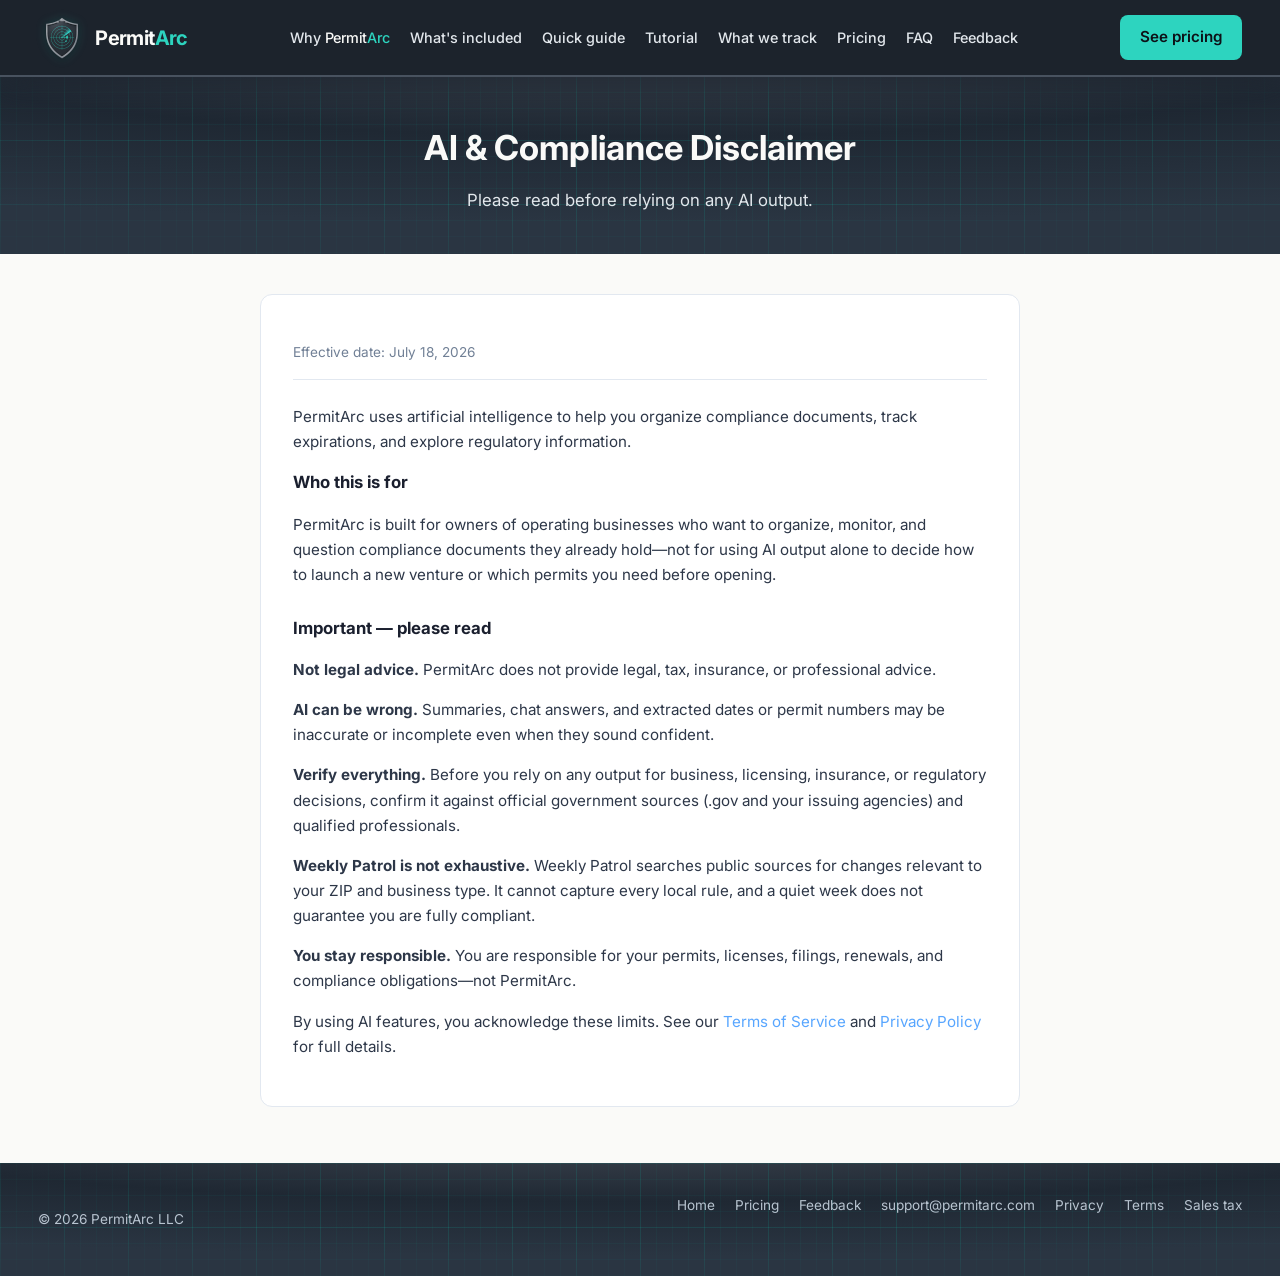
==== commit 97b54b8d: "Website: Wave B+ typography on dark bands and pricing; door preview copy. Cache-bust styles to 20261" ====
--- a/ai-disclaimer.html
+++ b/ai-disclaimer.html
@@ -3,12 +3,16 @@
 <head>
   <meta charset="UTF-8">
   <meta name="viewport" content="width=device-width, initial-scale=1.0, viewport-fit=cover">
+  <link rel="icon" href="favicon.ico?v=20260929shield" sizes="48x48">
+  <link rel="icon" type="image/png" sizes="32x32" href="favicon-32x32.png?v=20260929shield">
+  <link rel="icon" type="image/png" sizes="16x16" href="favicon-16x16.png?v=20260929shield">
+  <link rel="apple-touch-icon" sizes="180x180" href="apple-touch-icon.png?v=20260929shield">
   <meta name="description" content="PermitArc AI and compliance disclaimer &mdash; verify AI outputs with official sources. Not legal advice.">
   <title>AI &amp; Compliance Disclaimer | PermitArc</title>
   <link rel="preconnect" href="https://fonts.googleapis.com">
   <link rel="preconnect" href="https://fonts.gstatic.com" crossorigin>
   <link href="https://fonts.googleapis.com/css2?family=Inter:wght@400;500;600;700&display=swap" rel="stylesheet">
-  <link rel="stylesheet" href="styles.css?v=20260918chooser">
+  <link rel="stylesheet" href="styles.css?v=20261002typo">
   <script src="launch-config.js?v=20260911c"></script>
   <script src="site-ga4.js?v=20260923"></script>
   <script src="site-support-mailto.js?v=20260918chooser"></script>
--- a/styles.css
+++ b/styles.css
@@ -1,10 +1,19 @@
 /* PermitArc marketing site — palette matches app (compliance_form_theme.dart) */
 :root {
-  --bg-dark: #0d1117;
-  --bg-panel: #161b22;
-  --border: #30363d;
-  --text-muted: #8b949e;
-  --text-body: #c9d1d9;
+  /* Wave B+ (Oct 2026) — site-wide dark bands ~20% lighter than Wave B */
+  --bg-dark: #1c232c;
+  --bg-panel: #252d38;
+  --border: #48525f;
+  --text-muted: #b8c4d0;
+  --text-body: #e2e7ec;
+  --hint: #a6b2bf;
+  /* Small copy on white cards (pricing, teasers) */
+  --text-muted-on-light: #475569;
+  --canvas-highlight: #3a424d;
+  --canvas-mid: #1f2833;
+  --canvas-edge: #2a3542;
+  --canvas-why-top: #434b55;
+  --canvas-why-base: #252d38;
   --text-light: #fafaf8;
   --accent-teal: #2dd4bf;
   --accent-blue: #58a6ff;
@@ -70,7 +79,7 @@
   isolation: isolate;
   transform: translate3d(0, 0, 0);
   -webkit-transform: translate3d(0, 0, 0);
-  box-shadow: 0 1px 0 var(--border), 0 8px 32px rgba(13, 17, 23, 0.88);
+  box-shadow: 0 1px 0 var(--border), 0 8px 32px rgba(28, 35, 44, 0.72);
 }
 
 .site-header::before {
@@ -146,8 +155,7 @@
   height: 3rem;
   object-fit: contain;
   flex-shrink: 0;
-  filter: drop-shadow(0 0 6px rgba(45, 212, 191, 0.35));
-  animation: logo-radar-glow 3.2s ease-in-out infinite;
+  filter: none;
 }
 
 /* Shield + radar sweep — matches in-app PermitArcShieldLogo (intro / dashboard). */
@@ -158,7 +166,8 @@
   width: 3rem;
   height: 3rem;
   vertical-align: middle;
-  filter: drop-shadow(0 0 6px rgba(45, 212, 191, 0.35));
+  filter: drop-shadow(0 1px 2px rgba(0, 0, 0, 0.35))
+    drop-shadow(0 0 5px rgba(45, 212, 191, 0.18));
 }
 
 .permitarc-shield-logo .logo-mark {
@@ -176,7 +185,7 @@
   height: 24%;
   transform: translate(-50%, -50%);
   border-radius: 50%;
-  box-shadow: 0 0 0.35rem rgba(45, 212, 191, 0.14);
+  box-shadow: 0 0 0.2rem rgba(45, 212, 191, 0.08);
   pointer-events: none;
 }
 
@@ -245,20 +254,6 @@
   .permitarc-shield-radar-rotator {
     animation: none;
   }
-
-  .permitarc-shield-logo {
-    animation: logo-radar-glow 3.2s ease-in-out infinite;
-  }
-}
-
-@keyframes logo-radar-glow {
-  0%,
-  100% {
-    filter: drop-shadow(0 0 5px rgba(45, 212, 191, 0.3));
-  }
-  50% {
-    filter: drop-shadow(0 0 10px rgba(45, 212, 191, 0.55));
-  }
 }
 
 .logo-wordmark {
@@ -343,10 +338,15 @@
   color: var(--accent-teal);
 }
 
-/* App-matched canvas — premium_canvas_background.dart */
+/* App-matched canvas — premium_canvas_background.dart · Wave B+ */
 .premium-canvas {
   position: relative;
-  background: radial-gradient(ellipse 115% 100% at 50% -20%, #1e2024 0%, #0b0c0e 100%);
+  background: radial-gradient(
+    ellipse 115% 100% at 50% -18%,
+    var(--canvas-highlight) 0%,
+    var(--canvas-mid) 52%,
+    var(--canvas-edge) 100%
+  );
   overflow: hidden;
 }
 
@@ -355,11 +355,13 @@
   position: absolute;
   inset: 0;
   background-image:
-    linear-gradient(rgba(0, 255, 224, 0.07) 0.75px, transparent 0.75px),
-    linear-gradient(90deg, rgba(0, 255, 224, 0.07) 0.75px, transparent 0.75px);
-  background-size: 36px 36px;
-  mask-image: radial-gradient(ellipse 85% 85% at 50% 50%, black 40%, transparent 100%);
-  -webkit-mask-image: radial-gradient(ellipse 85% 85% at 50% 50%, black 40%, transparent 100%);
+    linear-gradient(rgba(0, 255, 224, 0.07) 1px, transparent 1px),
+    linear-gradient(90deg, rgba(0, 255, 224, 0.07) 1px, transparent 1px),
+    linear-gradient(rgba(0, 255, 224, 0.035) 1px, transparent 1px),
+    linear-gradient(90deg, rgba(0, 255, 224, 0.035) 1px, transparent 1px);
+  background-size: 64px 64px, 64px 64px, 16px 16px, 16px 16px;
+  mask-image: radial-gradient(ellipse 92% 88% at 50% 42%, black 38%, transparent 100%);
+  -webkit-mask-image: radial-gradient(ellipse 92% 88% at 50% 42%, black 38%, transparent 100%);
   pointer-events: none;
 }
 
@@ -400,9 +402,13 @@
   border-radius: 12px;
   padding: 1.35rem 1.4rem;
   overflow: hidden;
-  background: radial-gradient(ellipse 115% 100% at 50% -20%, #1e2024 0%, #0b0c0e 100%);
+  background: radial-gradient(
+    ellipse 115% 100% at 50% -20%,
+    var(--canvas-highlight) 0%,
+    var(--canvas-mid) 100%
+  );
   border: 1px solid rgba(0, 255, 224, 0.14);
-  box-shadow: 0 8px 24px rgba(11, 12, 14, 0.22);
+  box-shadow: 0 8px 24px rgba(28, 35, 44, 0.2);
 }
 
 .premium-grid-card::before {
@@ -433,7 +439,7 @@
   margin: 0;
   font-size: 0.92rem;
   line-height: 1.55;
-  color: #9ca3af;
+  color: var(--text-muted);
 }
 
 .guide-step-num {
@@ -486,7 +492,7 @@
   margin: 0;
   font-size: 0.88rem;
   line-height: 1.5;
-  color: #9ca3af;
+  color: var(--text-muted);
 }
 
 .guide-pillar-card a {
@@ -699,7 +705,11 @@
 
 /* Slightly softer grid on second dark band so hero reads as the lead */
 .why-band.premium-canvas {
-  background: radial-gradient(ellipse 115% 100% at 50% -20%, #25282c 0%, #121316 100%);
+  background: radial-gradient(
+    ellipse 115% 100% at 50% -20%,
+    var(--canvas-why-top) 0%,
+    var(--canvas-why-base) 100%
+  );
 }
 
 .hero-inner {
@@ -768,15 +778,45 @@
 
 .hero-jurisdiction-callout {
   margin: 0 0 1.1rem;
-  padding: 0.85rem 1rem;
-  font-size: 1rem;
-  font-weight: 600;
+  padding: 0.95rem 1.05rem;
+  font-size: 1.02rem;
+  font-weight: 500;
   line-height: 1.6;
   color: var(--text-light);
-  background: rgba(45, 212, 191, 0.12);
-  border: 1px solid rgba(45, 212, 191, 0.45);
+  background: rgba(45, 212, 191, 0.14);
+  border: 1px solid rgba(45, 212, 191, 0.55);
   border-radius: 10px;
-  box-shadow: 0 0 20px rgba(45, 212, 191, 0.06);
+  box-shadow: 0 0 24px rgba(45, 212, 191, 0.1);
+}
+
+.hero-jurisdiction-callout-lead {
+  color: #f4fbfb;
+  font-weight: 700;
+}
+
+@media (prefers-reduced-motion: no-preference) {
+  .hero-jurisdiction-callout--pulse {
+    animation: hero-jurisdiction-glow 5.5s ease-in-out infinite;
+  }
+}
+
+@keyframes hero-jurisdiction-glow {
+  0%,
+  100% {
+    box-shadow: 0 0 20px rgba(45, 212, 191, 0.08);
+    border-color: rgba(45, 212, 191, 0.5);
+  }
+
+  50% {
+    box-shadow: 0 0 28px rgba(45, 212, 191, 0.22), 0 0 48px rgba(45, 212, 191, 0.08);
+    border-color: rgba(45, 212, 191, 0.72);
+  }
+}
+
+@media (prefers-reduced-motion: reduce) {
+  .hero-jurisdiction-callout--pulse {
+    animation: none;
+  }
 }
 
 .hero .scope {
@@ -953,15 +993,18 @@
 
 @keyframes hero-pillar-pulse {
   0%,
-  8%,
+  16%,
   100% {
     transform: scale(1);
     box-shadow: none;
   }
 
-  4% {
-    transform: scale(1.07);
-    box-shadow: 0 0 14px rgba(255, 255, 255, 0.12);
+  6%,
+  10% {
+    transform: scale(1.14);
+    box-shadow:
+      0 0 16px rgba(255, 255, 255, 0.22),
+      0 0 32px rgba(255, 255, 255, 0.1);
   }
 }
 
@@ -1118,6 +1161,10 @@
 }
 
 .section-dark .section-lead {
+  color: var(--text-body);
+}
+
+.section-dark .why-folder-subline {
   color: var(--text-muted);
 }
 
@@ -1694,7 +1741,7 @@
 .beyond-five-close {
   border: none;
   background: transparent;
-  color: #718096;
+  color: var(--text-muted-on-light);
   font-size: 1.5rem;
   line-height: 1;
   padding: 0.15rem 0.35rem;
@@ -1785,7 +1832,7 @@
   display: block;
   margin-top: 0.35rem;
   font-size: 0.82rem;
-  color: #718096;
+  color: var(--text-muted-on-light);
 }
 
 .beyond-five-error {
@@ -1829,13 +1876,13 @@
 .price-card .amount span {
   font-size: 1rem;
   font-weight: 500;
-  color: #718096;
+  color: var(--text-muted-on-light);
 }
 
 .price-card p {
   margin: 0;
   font-size: 0.85rem;
-  color: #718096;
+  color: var(--text-muted-on-light);
 }
 
 .pricing-subscribe {
@@ -1879,7 +1926,7 @@
 .tax-gate-hint {
   margin: 0.45rem 0 0;
   font-size: 0.85rem;
-  color: #64748b;
+  color: var(--text-muted-on-light);
 }
 
 .prelaunch-notice {
@@ -2847,7 +2894,7 @@
 
 @media (max-width: 768px) {
   .site-header {
-    box-shadow: 0 1px 0 var(--border), 0 12px 40px rgba(13, 17, 23, 0.96);
+    box-shadow: 0 1px 0 var(--border), 0 12px 40px rgba(28, 35, 44, 0.82);
   }
 
   .header-inner {
@@ -2968,7 +3015,12 @@
 
   /* Hero: headline area stays dark; phone mock sits on a slightly lighter band */
   .hero.premium-canvas {
-    background: radial-gradient(ellipse 115% 100% at 50% -20%, #1e2024 0%, #0b0c0e 52%, #1f242c 100%);
+    background: radial-gradient(
+      ellipse 115% 100% at 50% -18%,
+      var(--canvas-highlight) 0%,
+      var(--canvas-mid) 52%,
+      #323d4b 100%
+    );
   }
 
   .hero.premium-canvas::before {
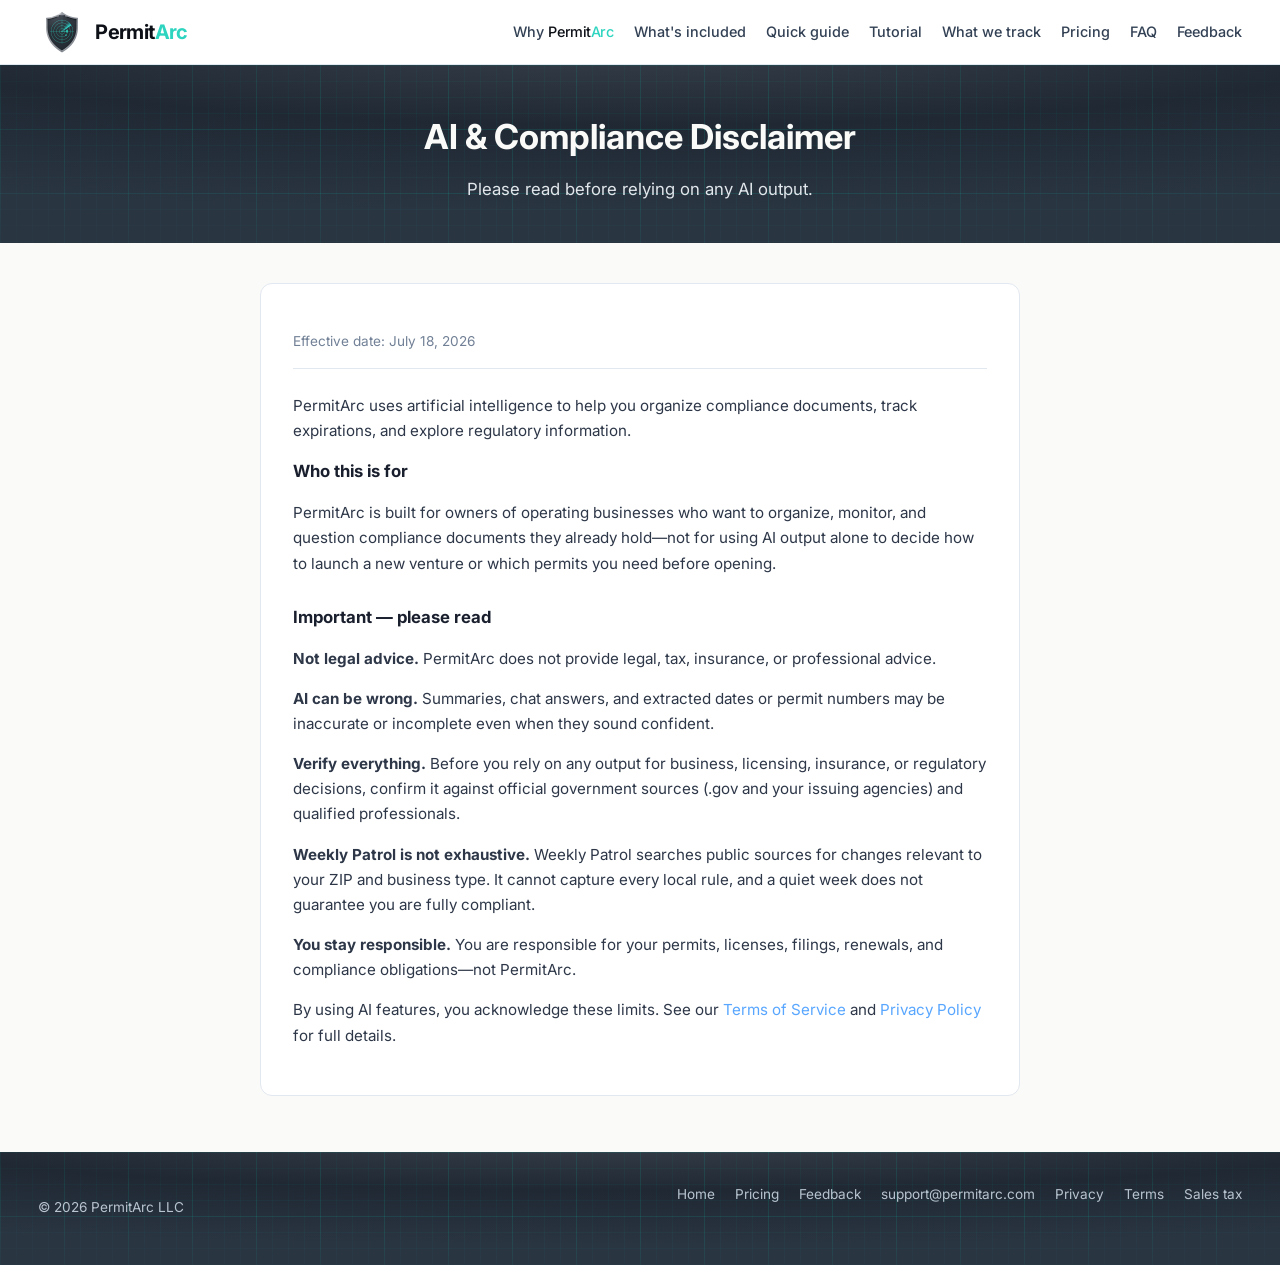
==== commit 5492702b: "Unify light site header on door and inner pages Door header is logo plus nav only; hero CTAs include" ====
--- a/ai-disclaimer.html
+++ b/ai-disclaimer.html
@@ -13,22 +13,22 @@
   <link rel="preconnect" href="https://fonts.gstatic.com" crossorigin>
   <link href="https://fonts.googleapis.com/css2?family=Inter:wght@400;500;600;700&display=swap" rel="stylesheet">
   <link rel="stylesheet" href="styles.css?v=20261002typo">
+  <link rel="stylesheet" href="door-home.css?v=20261002header">
   <script src="launch-config.js?v=20260911c"></script>
   <script src="site-ga4.js?v=20260923"></script>
   <script src="site-support-mailto.js?v=20260918chooser"></script>
-  <script src="site-nav-config.js?v=20260911c"></script>
+  <script src="site-nav-config.js?v=20261002doorhome"></script>
 </head>
 <body data-nav-page="ai">
-  <header class="site-header">
+  <header class="site-header site-header--light">
     <div class="header-inner">
-      <a href="index.html" class="logo"><img src="assets/shield_logo.png?v=20260929shield" alt="" class="logo-mark" width="48" height="48"><span class="logo-wordmark">Permit<span class="logo-arc">Arc</span></span></a>
+      <a href="/" class="logo"><img src="assets/shield_logo.png?v=20260929shield" alt="" class="logo-mark" width="48" height="48"><span class="logo-wordmark">Permit<span class="logo-arc">Arc</span></span></a>
       <button type="button" class="nav-toggle" aria-expanded="false" aria-controls="site-nav" aria-label="Open menu">
         <span class="nav-toggle-bar" aria-hidden="true"></span>
         <span class="nav-toggle-bar" aria-hidden="true"></span>
         <span class="nav-toggle-bar" aria-hidden="true"></span>
       </button>
             <nav class="nav" id="site-nav" aria-label="Main"></nav>
-      <a href="pricing.html" class="btn btn-primary">See pricing</a>
     </div>
   </header>
 
@@ -72,7 +72,7 @@
       <div class="footer-links" id="site-footer-links"></div>
     </div>
   </footer>
-  <script src="site-chrome.js?v=20260918chooser"></script>
+  <script src="site-chrome.js?v=20261002doorhome"></script>
   <script src="site-public.js?v=20260917fix" defer></script>
   <script src="site-nav.js" defer></script>
 </body>
--- a/door-home.css
+++ b/door-home.css
@@ -0,0 +1,618 @@
+/* Door homepage preview — light entry; does not replace index.html */
+.door-preview-banner {
+  background: #1a3a4a;
+  color: #e8f4f8;
+  text-align: center;
+  font-size: 0.8125rem;
+  padding: 0.45rem 1rem;
+  letter-spacing: 0.02em;
+}
+
+.door-page {
+  background: #f6f8fa;
+  color: var(--text-dark, #1a1f2e);
+}
+
+/* Light header — door homepage + all inner pages */
+.site-header--light,
+.door-page .site-header {
+  background: rgba(255, 255, 255, 0.92);
+  border-bottom: 1px solid #e2e8f0;
+  box-shadow: 0 1px 0 rgba(15, 23, 42, 0.06);
+}
+
+.site-header--light::before,
+.door-page .site-header::before {
+  background: rgba(255, 255, 255, 0.92);
+}
+
+.site-header--light .header-inner,
+.door-page .site-header .header-inner {
+  padding-top: 0.5rem;
+  padding-bottom: 0.5rem;
+}
+
+.site-header--light .logo-wordmark,
+.door-page .logo-wordmark {
+  color: #0d1117;
+}
+
+.site-header--light .nav a,
+.door-page .nav a {
+  color: #334155;
+}
+
+.site-header--light .nav a:hover,
+.door-page .nav a:hover {
+  color: #0d9488;
+}
+
+/* Nav "Why PermitArc" uses logo-wordmark markup — override dark-header light text */
+.site-header--light .nav a.nav-link-with-brand .nav-link-lead,
+.door-page .nav a.nav-link-with-brand .nav-link-lead {
+  color: #334155;
+}
+
+.site-header--light .nav a.nav-link-with-brand .logo-wordmark,
+.door-page .nav a.nav-link-with-brand .logo-wordmark {
+  color: #0d1117;
+}
+
+.site-header--light .nav a.nav-link-with-brand:hover .nav-link-lead,
+.site-header--light .nav a.nav-link-with-brand:hover .logo-wordmark,
+.door-page .nav a.nav-link-with-brand:hover .nav-link-lead,
+.door-page .nav a.nav-link-with-brand:hover .logo-wordmark {
+  color: #0d9488;
+}
+
+.site-header--light .nav a.nav-link-with-brand:hover .logo-arc,
+.door-page .nav a.nav-link-with-brand:hover .logo-arc {
+  color: #0d9488;
+}
+
+.site-header--light .nav-toggle,
+.door-page .nav-toggle {
+  border-color: #cbd5e1;
+  background: #fff;
+}
+
+.site-header--light .nav-toggle-bar,
+.door-page .nav-toggle-bar {
+  background: #334155;
+}
+
+.site-header--light .permitarc-shield-logo,
+.site-header--light .logo-mark,
+.door-page .site-header .permitarc-shield-logo,
+.door-page .site-header .logo-mark {
+  filter: none !important;
+  animation: none !important;
+}
+
+.site-header--light .permitarc-shield-inner-glow,
+.door-page .permitarc-shield-inner-glow {
+  display: none;
+}
+
+@media (max-width: 768px) {
+  .site-header--light,
+  .door-page .site-header {
+    box-shadow: 0 1px 0 rgba(15, 23, 42, 0.06);
+  }
+
+  .site-header--light .nav,
+  .door-page .nav {
+    background-color: #fff;
+    border-bottom: 1px solid #e2e8f0;
+    box-shadow: 0 12px 32px rgba(15, 23, 42, 0.1);
+  }
+
+  .site-header--light .nav a,
+  .door-page .nav a {
+    border-bottom: 1px solid #e2e8f0;
+  }
+}
+
+.door-hero {
+  position: relative;
+  overflow: hidden;
+  padding: clamp(2rem, 5vw, 3.5rem) var(--layout-gutter, 1.5rem) 3rem;
+}
+
+.door-hero__grid {
+  position: relative;
+  z-index: 1;
+  max-width: var(--layout-max, 1280px);
+  margin: 0 auto;
+  display: grid;
+  grid-template-columns: minmax(0, 1fr) minmax(0, 1.15fr);
+  gap: clamp(1.5rem, 4vw, 3rem);
+  align-items: center;
+}
+
+.door-hero__grid-bg {
+  position: absolute;
+  inset: -2rem 0;
+  pointer-events: none;
+  background-color: #f6f8fa;
+  background-image:
+    linear-gradient(rgba(148, 163, 184, 0.22) 1px, transparent 1px),
+    linear-gradient(90deg, rgba(148, 163, 184, 0.22) 1px, transparent 1px),
+    linear-gradient(rgba(148, 163, 184, 0.1) 1px, transparent 1px),
+    linear-gradient(90deg, rgba(148, 163, 184, 0.1) 1px, transparent 1px);
+  background-size: 64px 64px, 64px 64px, 16px 16px, 16px 16px;
+  mask-image: radial-gradient(ellipse 95% 85% at 50% 35%, #000 35%, transparent 88%);
+}
+
+.door-hero__circuit {
+  position: absolute;
+  inset: 0;
+  pointer-events: none;
+  opacity: 0.35;
+  background:
+    radial-gradient(circle at 18% 42%, rgba(45, 212, 191, 0.12) 0, transparent 42%),
+    radial-gradient(circle at 78% 28%, rgba(88, 166, 255, 0.08) 0, transparent 38%);
+}
+
+.door-copy h1 {
+  font-size: clamp(1.65rem, 3.2vw, 2.35rem);
+  line-height: 1.15;
+  margin: 0 0 0.75rem;
+  font-weight: 700;
+  color: #0f172a;
+}
+
+.door-copy .door-lead {
+  margin: 0 0 1rem;
+  font-size: 1.05rem;
+  color: #475569;
+  max-width: 34ch;
+}
+
+.door-contrast {
+  display: inline-block;
+  margin-bottom: 1.25rem;
+  padding: 0.35rem 0.75rem;
+  border-radius: 999px;
+  background: #ecfdf5;
+  border: 1px solid #99f6e4;
+  color: #0f766e;
+  font-size: 0.875rem;
+  font-weight: 500;
+  line-height: 1.45;
+  max-width: 36ch;
+}
+
+.door-contrast strong {
+  font-weight: 800;
+  color: #0d9488;
+}
+
+.door-score-mock {
+  display: flex;
+  align-items: center;
+  gap: 1rem;
+  margin-bottom: 1.25rem;
+}
+
+.door-score-mock .compliance-donut--door {
+  width: 88px;
+  height: 88px;
+  flex-shrink: 0;
+  filter: drop-shadow(0 8px 20px rgba(15, 23, 42, 0.08));
+}
+
+.door-score-mock .compliance-donut-track {
+  stroke: rgba(148, 163, 184, 0.45);
+}
+
+.door-score-mock .compliance-donut-progress {
+  stroke: #3fb950;
+}
+
+.door-score-mock .compliance-donut-value {
+  font-size: 1.35rem;
+  color: #3fb950;
+}
+
+.door-score-mock .compliance-donut-suffix {
+  color: #64748b;
+}
+
+.door-score-lines {
+  font-size: 0.8125rem;
+  color: #64748b;
+  line-height: 1.45;
+}
+
+.door-score-lines strong {
+  color: #0f172a;
+}
+
+.door-copy .hero-pillars {
+  margin-bottom: 1.5rem;
+}
+
+/* Door hero — pillar pills read on light grid (size + pulse timing unchanged) */
+.door-page .door-copy .hero-pillar-link {
+  font-weight: 800;
+  -webkit-font-smoothing: antialiased;
+}
+
+.door-page .door-copy .hero-pillar-link--radar {
+  color: #c2410c;
+  background: rgba(255, 166, 87, 0.28);
+  border-color: rgba(234, 88, 12, 0.55);
+}
+
+.door-page .door-copy .hero-pillar-link--radar:hover {
+  color: #9a3412;
+  background: rgba(255, 166, 87, 0.38);
+}
+
+.door-page .door-copy .hero-pillar-link--patrol {
+  color: #0f766e;
+  background: rgba(45, 212, 191, 0.26);
+  border-color: rgba(13, 148, 136, 0.55);
+}
+
+.door-page .door-copy .hero-pillar-link--patrol:hover {
+  color: #115e59;
+  background: rgba(45, 212, 191, 0.36);
+}
+
+.door-page .door-copy .hero-pillar-link--proactive {
+  color: #6d28d9;
+  background: rgba(188, 140, 255, 0.28);
+  border-color: rgba(124, 58, 237, 0.5);
+}
+
+.door-page .door-copy .hero-pillar-link--proactive:hover {
+  color: #5b21b6;
+  background: rgba(188, 140, 255, 0.38);
+}
+
+.door-page .door-copy .hero-pillar-link--intel-log {
+  color: #1d4ed8;
+  background: rgba(88, 166, 255, 0.26);
+  border-color: rgba(37, 99, 235, 0.5);
+}
+
+.door-page .door-copy .hero-pillar-link--intel-log:hover {
+  color: #1e40af;
+  background: rgba(88, 166, 255, 0.36);
+}
+
+@media (prefers-reduced-motion: no-preference) {
+  .door-page .hero-pillars--pulse .hero-pillar-link {
+    animation-name: door-hero-pillar-pulse;
+  }
+}
+
+@keyframes door-hero-pillar-pulse {
+  0%,
+  16%,
+  100% {
+    transform: scale(1);
+    box-shadow: none;
+  }
+
+  6%,
+  10% {
+    transform: scale(1.14);
+    box-shadow:
+      0 0 14px rgba(15, 23, 42, 0.12),
+      0 0 28px rgba(15, 23, 42, 0.06);
+  }
+}
+
+.door-cta-row {
+  display: flex;
+  flex-wrap: wrap;
+  gap: 0.75rem 1rem;
+  align-items: center;
+}
+
+.door-btn-primary {
+  background: rgba(45, 212, 191, 0.55) !important;
+  border: 1px solid rgba(45, 212, 191, 0.85) !important;
+  color: #0f172a !important;
+}
+
+.door-btn-primary:hover {
+  background: rgba(45, 212, 191, 0.72) !important;
+  color: #0f172a !important;
+}
+
+.door-btn-secondary {
+  background: #fff !important;
+  color: #0f172a !important;
+  border: 1px solid #94a3b8 !important;
+}
+
+.door-btn-secondary:hover {
+  border-color: #0d9488 !important;
+  color: #0f172a !important;
+}
+
+.door-skip-link {
+  display: inline-flex;
+  align-items: center;
+  gap: 0.35rem;
+  font-size: 0.9375rem;
+  font-weight: 600;
+  color: #0f766e;
+  text-decoration: underline;
+  text-underline-offset: 3px;
+}
+
+.door-skip-link:hover {
+  color: #0d9488;
+}
+
+.door-carousel-wrap {
+  min-height: 320px;
+}
+
+.door-carousel__stage {
+  perspective: 1600px;
+  height: clamp(280px, 42vw, 420px);
+  position: relative;
+  overflow: hidden;
+  mask-image: linear-gradient(
+    90deg,
+    transparent 0%,
+    #000 14%,
+    #000 86%,
+    transparent 100%
+  );
+}
+
+.door-carousel__stage::after {
+  content: "";
+  position: absolute;
+  inset: 0;
+  pointer-events: none;
+  box-shadow: inset 0 0 48px 12px #f6f8fa;
+  z-index: 2;
+}
+
+.door-carousel__ring {
+  position: absolute;
+  left: 50%;
+  top: 50%;
+  width: 0;
+  height: 0;
+  transform-style: preserve-3d;
+  transition: transform 1.2s cubic-bezier(0.33, 0.02, 0.2, 1);
+}
+
+.door-carousel__slide {
+  position: absolute;
+  left: 0;
+  top: 0;
+  width: min(440px, 68vw);
+  margin-left: calc(min(440px, 68vw) / -2);
+  margin-top: -8.5rem;
+  transform-style: preserve-3d;
+  backface-visibility: hidden;
+  pointer-events: none;
+  transition: opacity 1.1s ease;
+}
+
+.door-carousel__card {
+  transition: transform 1.1s ease, filter 1.1s ease, opacity 1.1s ease;
+  transform-origin: center center;
+  cursor: default;
+}
+
+.door-carousel__slide.is-front .door-carousel__card {
+  transform: scale(1);
+  filter: none;
+  cursor: zoom-in;
+}
+
+.door-carousel__slide.is-near .door-carousel__card {
+  transform: scale(0.62);
+  opacity: 0.42;
+}
+
+.door-carousel__slide.is-far {
+  opacity: 0;
+}
+
+.door-carousel__slide.is-far .door-carousel__card {
+  transform: scale(0.4);
+  opacity: 0;
+}
+
+.door-carousel__slide.is-front {
+  pointer-events: auto;
+  z-index: 3;
+}
+
+.door-carousel__slide img {
+  width: 100%;
+  height: auto;
+  display: block;
+  border-radius: 12px;
+  box-shadow: 0 28px 56px rgba(15, 23, 42, 0.16);
+  border: 1px solid rgba(15, 23, 42, 0.08);
+}
+
+.door-carousel__caption {
+  text-align: center;
+  font-size: 0.9375rem;
+  color: #475569;
+  margin: 0.75rem auto 0;
+  max-width: 36ch;
+  min-height: 2.6em;
+}
+
+.door-carousel__hint {
+  text-align: center;
+  font-size: 0.75rem;
+  color: #94a3b8;
+  margin: 0.25rem 0 0;
+}
+
+.door-carousel__dots {
+  display: flex;
+  justify-content: center;
+  gap: 0.5rem;
+  margin-top: 0.5rem;
+}
+
+.door-carousel__dot {
+  width: 8px;
+  height: 8px;
+  border-radius: 50%;
+  border: none;
+  padding: 0;
+  background: #cbd5e1;
+  cursor: pointer;
+}
+
+.door-carousel__dot.is-active {
+  background: #0d9488;
+  transform: scale(1.15);
+}
+
+.door-trust {
+  text-align: center;
+  padding: 0 1rem 2.5rem;
+  font-size: 0.875rem;
+  color: #64748b;
+}
+
+.door-lightbox {
+  position: fixed;
+  inset: 0;
+  z-index: 2000;
+  display: grid;
+  place-items: center;
+  padding: 1.5rem;
+  background: rgba(15, 23, 42, 0.72);
+  backdrop-filter: blur(4px);
+}
+
+.door-lightbox[hidden] {
+  display: none !important;
+}
+
+.door-lightbox__viewport {
+  width: min(92vw, 1100px);
+  max-height: 82vh;
+  overflow: hidden;
+  border-radius: 10px;
+  box-shadow: 0 32px 64px rgba(0, 0, 0, 0.35);
+  background: #0d1117;
+  cursor: zoom-in;
+  touch-action: none;
+}
+
+.door-lightbox__viewport.is-pannable {
+  cursor: grab;
+}
+
+.door-lightbox__viewport.is-dragging {
+  cursor: grabbing;
+}
+
+.door-lightbox__figure {
+  margin: 0;
+  width: 100%;
+  transform-origin: center center;
+  will-change: transform;
+}
+
+.door-lightbox__figure img {
+  width: 100%;
+  height: auto;
+  max-height: 82vh;
+  object-fit: contain;
+  display: block;
+  border-radius: 10px;
+  user-select: none;
+  -webkit-user-drag: none;
+}
+
+.door-lightbox__close {
+  position: fixed;
+  top: 1rem;
+  right: 1rem;
+  width: 2.75rem;
+  height: 2.75rem;
+  border: none;
+  border-radius: 50%;
+  background: #fff;
+  color: #0f172a;
+  font-size: 1.75rem;
+  line-height: 1;
+  cursor: pointer;
+  box-shadow: 0 8px 24px rgba(0, 0, 0, 0.2);
+}
+
+body.door-lightbox-open {
+  overflow: hidden;
+}
+
+@media (max-width: 900px) {
+  .door-hero__grid {
+    grid-template-columns: 1fr;
+  }
+  .door-carousel__stage {
+    height: 260px;
+    mask-image: linear-gradient(90deg, transparent 0%, #000 8%, #000 92%, transparent 100%);
+  }
+  .door-carousel__slide {
+    margin-top: -7rem;
+  }
+}
+
+.door-trust {
+  margin: 0;
+  padding: 1.25rem var(--layout-gutter, 1.5rem) 2rem;
+  text-align: center;
+  font-size: 0.875rem;
+  line-height: 1.55;
+  color: #64748b;
+  max-width: 42rem;
+  margin-left: auto;
+  margin-right: auto;
+}
+
+@media (prefers-reduced-motion: reduce) {
+  .door-carousel__ring {
+    transition: none;
+  }
+  .door-carousel__slide {
+    display: none;
+  }
+  .door-carousel__slide.is-front {
+    display: block;
+    position: relative;
+    left: auto;
+    top: auto;
+    margin: 0 auto;
+    transform: none !important;
+    opacity: 1;
+  }
+  .door-carousel__stage {
+    height: auto;
+    perspective: none;
+    mask-image: none;
+  }
+  .door-carousel__stage::after {
+    display: none;
+  }
+  .door-carousel__ring {
+    position: static;
+    transform: none !important;
+    width: 100%;
+    height: auto;
+  }
+  .door-carousel__slide.is-front .door-carousel__card {
+    cursor: zoom-in;
+  }
+}
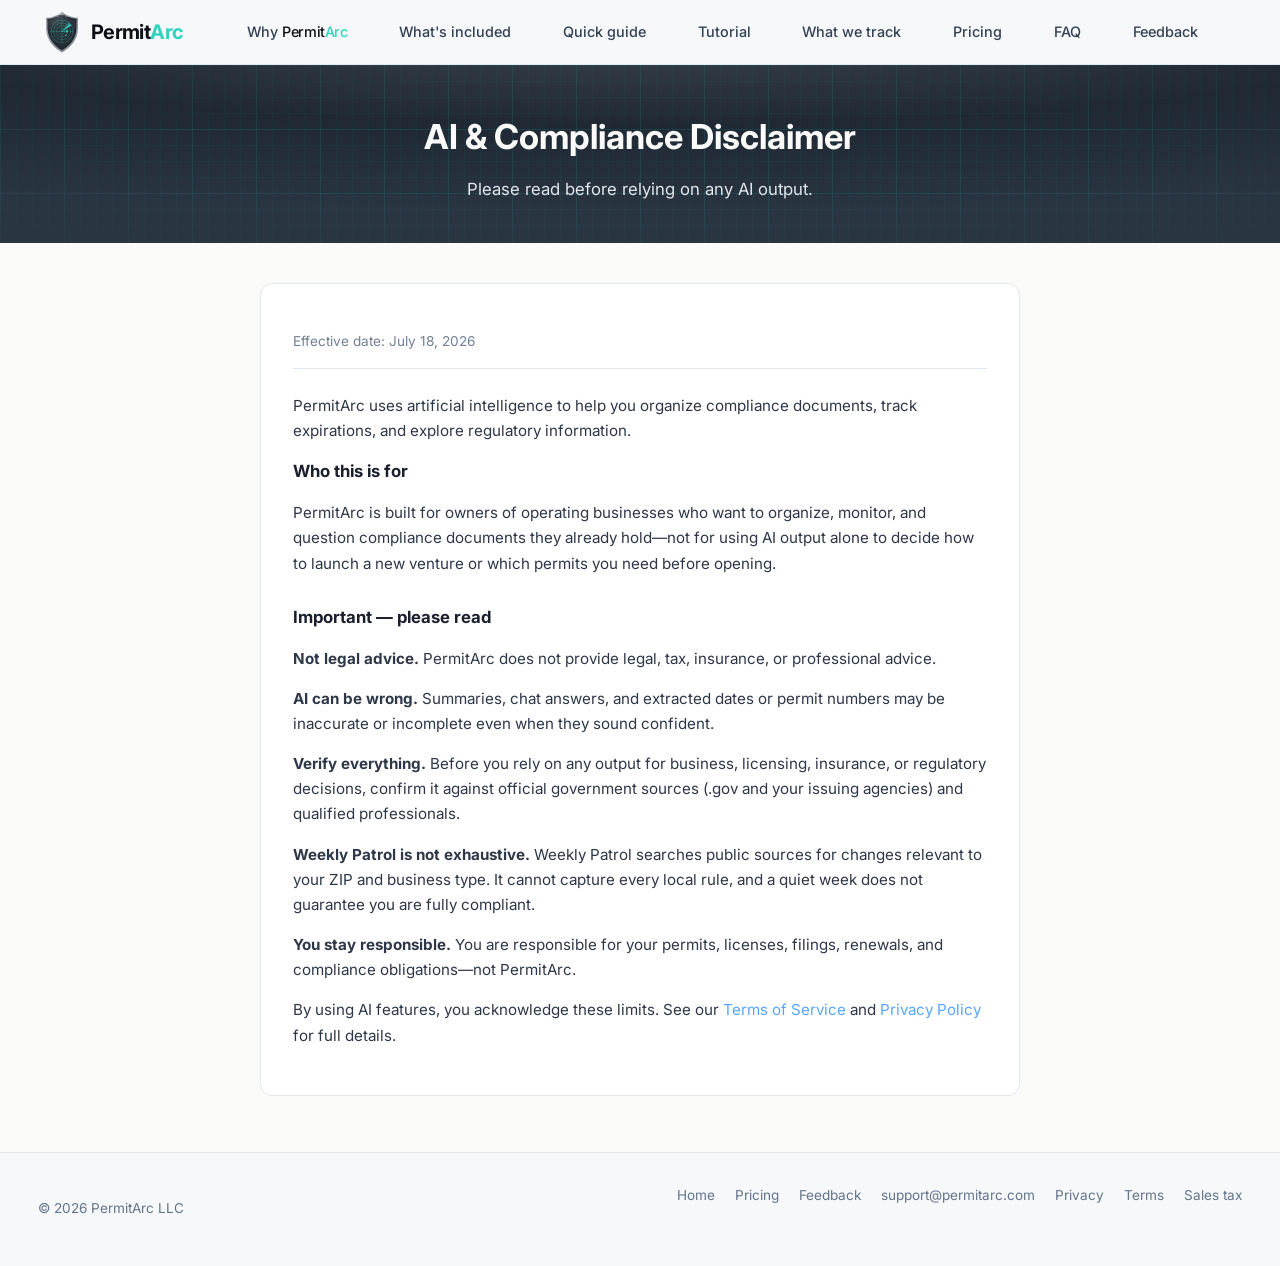
==== commit 97a0a8b4: "Website: unified light chrome (footer, nav, teal See pricing) Co-authored-by: Cursor <cursoragent@cu" ====
--- a/ai-disclaimer.html
+++ b/ai-disclaimer.html
@@ -13,7 +13,7 @@
   <link rel="preconnect" href="https://fonts.gstatic.com" crossorigin>
   <link href="https://fonts.googleapis.com/css2?family=Inter:wght@400;500;600;700&display=swap" rel="stylesheet">
   <link rel="stylesheet" href="styles.css?v=20261002typo">
-  <link rel="stylesheet" href="door-home.css?v=20261002header">
+  <link rel="stylesheet" href="door-home.css?v=20261002chrome">
   <script src="launch-config.js?v=20260911c"></script>
   <script src="site-ga4.js?v=20260923"></script>
   <script src="site-support-mailto.js?v=20260918chooser"></script>
--- a/door-home.css
+++ b/door-home.css
@@ -1,4 +1,9 @@
-/* Door homepage preview — light entry; does not replace index.html */
+/* Door homepage + unified light site chrome (header/footer) */
+:root {
+  --chrome-surface: #f6f8fa;
+  --chrome-border: #e2e8f0;
+}
+
 .door-preview-banner {
   background: #1a3a4a;
   color: #e8f4f8;
@@ -16,20 +21,82 @@
 /* Light header — door homepage + all inner pages */
 .site-header--light,
 .door-page .site-header {
-  background: rgba(255, 255, 255, 0.92);
-  border-bottom: 1px solid #e2e8f0;
-  box-shadow: 0 1px 0 rgba(15, 23, 42, 0.06);
+  background: var(--chrome-surface);
+  border-bottom: 1px solid var(--chrome-border);
+  box-shadow: 0 1px 0 rgba(15, 23, 42, 0.05);
 }
 
 .site-header--light::before,
 .door-page .site-header::before {
-  background: rgba(255, 255, 255, 0.92);
+  background: var(--chrome-surface);
 }
 
 .site-header--light .header-inner,
 .door-page .site-header .header-inner {
   padding-top: 0.5rem;
   padding-bottom: 0.5rem;
+}
+
+.site-header--light .logo,
+.door-page .site-header .logo {
+  gap: 0.28rem;
+}
+
+@media (min-width: 769px) {
+  .site-header--light .header-inner,
+  .door-page .site-header .header-inner {
+    display: grid;
+    grid-template-columns: auto minmax(0, 1fr);
+    align-items: center;
+    column-gap: 1.25rem;
+  }
+
+  .site-header--light .nav-toggle,
+  .door-page .site-header .nav-toggle {
+    display: none;
+  }
+
+  .site-header--light .nav,
+  .door-page .site-header .nav {
+    flex: 1;
+    justify-content: space-evenly;
+    flex-wrap: nowrap;
+    gap: 0.35rem 0.5rem;
+  }
+}
+
+/* Match header — light footer on all pages using site-header--light */
+body:has(.site-header--light) footer.site-footer.premium-canvas,
+.door-page footer.site-footer.premium-canvas {
+  background: var(--chrome-surface);
+  color: #64748b;
+  border-top: 1px solid var(--chrome-border) !important;
+  box-shadow: none;
+}
+
+body:has(.site-header--light) footer.site-footer.premium-canvas::before,
+.door-page footer.site-footer.premium-canvas::before {
+  display: none;
+}
+
+body:has(.site-header--light) footer.site-footer .footer-links a,
+.door-page footer.site-footer .footer-links a {
+  color: #64748b;
+}
+
+body:has(.site-header--light) footer.site-footer .footer-links a:hover,
+.door-page footer.site-footer .footer-links a:hover {
+  color: #0d9488;
+}
+
+body.door-page {
+  display: flex;
+  flex-direction: column;
+  min-height: 100vh;
+}
+
+body.door-page footer.site-footer {
+  margin-top: auto;
 }
 
 .site-header--light .logo-wordmark,
@@ -333,6 +400,18 @@
 .door-btn-secondary:hover {
   border-color: #0d9488 !important;
   color: #0f172a !important;
+}
+
+.door-btn-outline-teal {
+  background: #fff !important;
+  color: #0f766e !important;
+  border: 1.5px solid rgba(13, 148, 136, 0.8) !important;
+}
+
+.door-btn-outline-teal:hover {
+  background: #ecfdf5 !important;
+  border-color: #0d9488 !important;
+  color: #0f766e !important;
 }
 
 .door-skip-link {
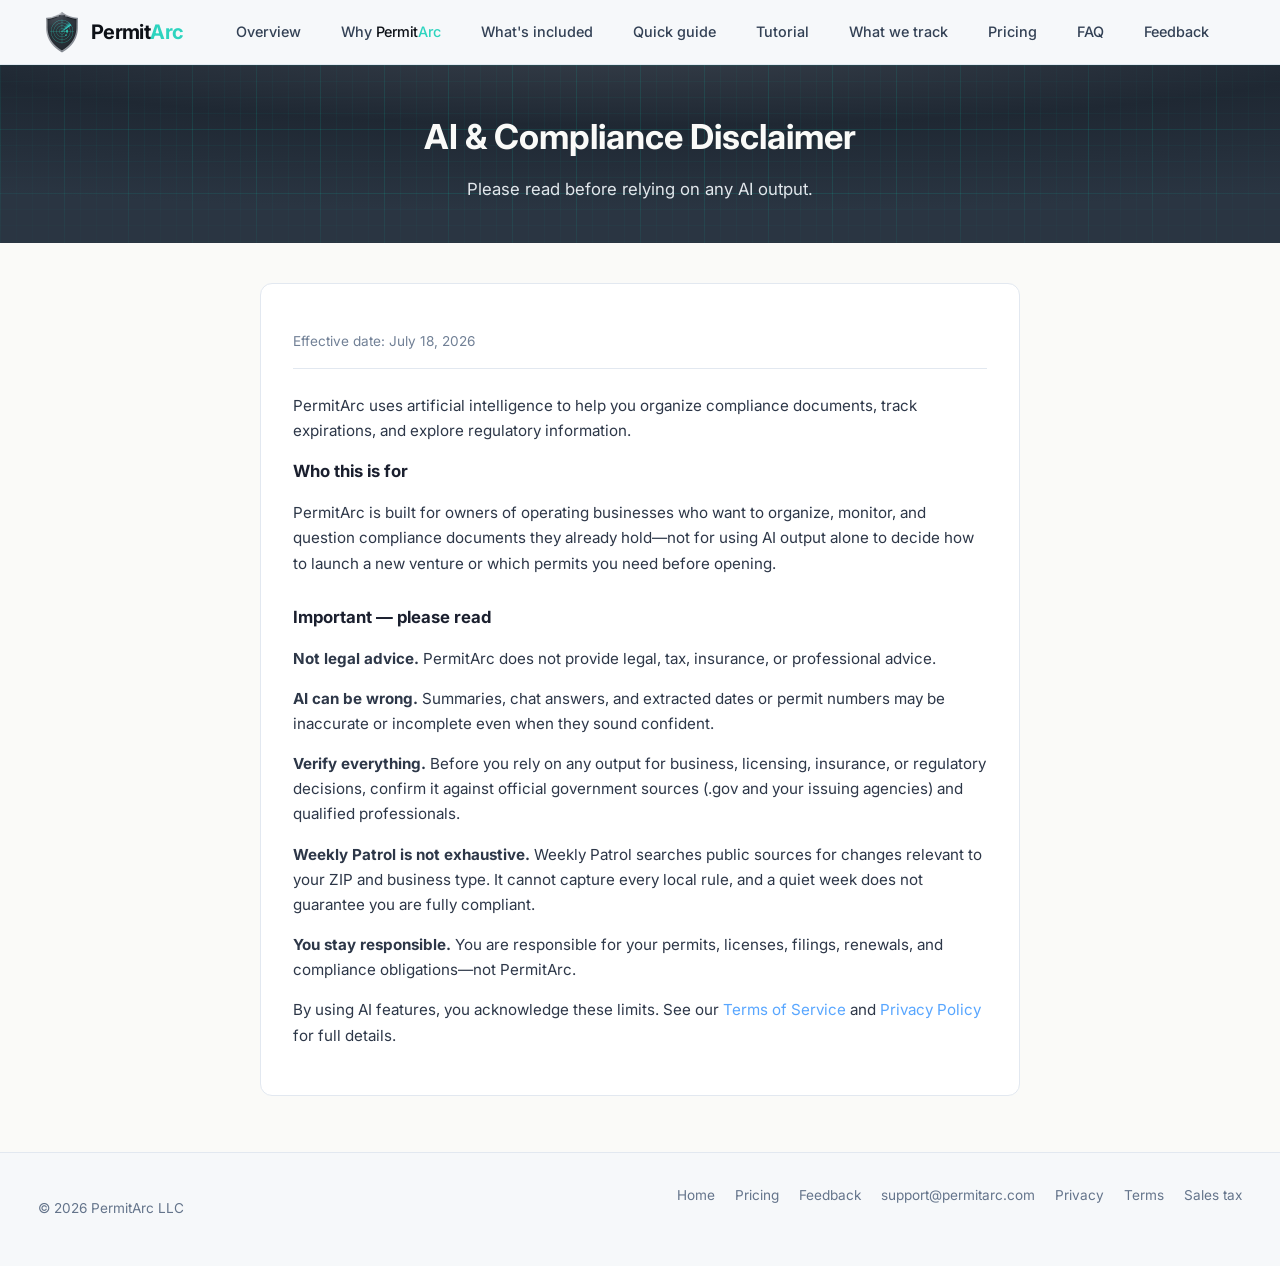
==== commit b509bf59: "Nav: Overview link to full-site hero (home-more#top) Co-authored-by: Cursor <cursoragent@cursor.com>" ====
--- a/ai-disclaimer.html
+++ b/ai-disclaimer.html
@@ -17,7 +17,7 @@
   <script src="launch-config.js?v=20260911c"></script>
   <script src="site-ga4.js?v=20260923"></script>
   <script src="site-support-mailto.js?v=20260918chooser"></script>
-  <script src="site-nav-config.js?v=20261002doorhome"></script>
+  <script src="site-nav-config.js?v=20261002overview"></script>
 </head>
 <body data-nav-page="ai">
   <header class="site-header site-header--light">
@@ -72,7 +72,7 @@
       <div class="footer-links" id="site-footer-links"></div>
     </div>
   </footer>
-  <script src="site-chrome.js?v=20261002doorhome"></script>
+  <script src="site-chrome.js?v=20261002overview"></script>
   <script src="site-public.js?v=20260917fix" defer></script>
   <script src="site-nav.js" defer></script>
 </body>
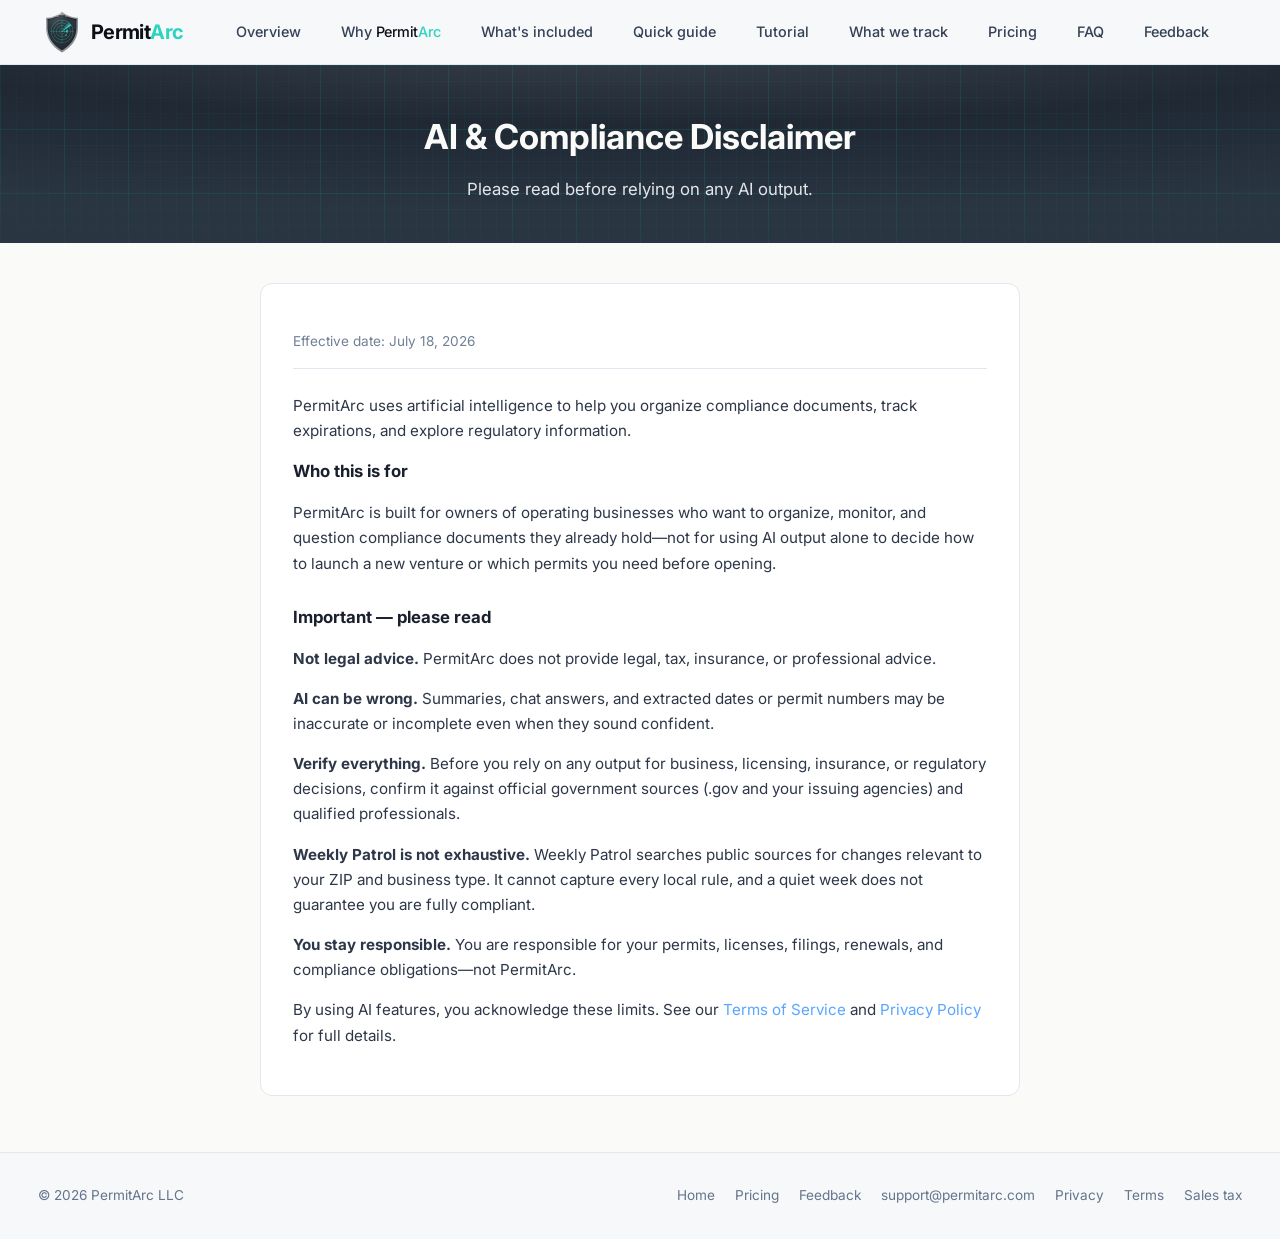
==== commit aff2879e: "Website: intelligence hero, static pillar pills, home-more wordmark. Refresh intelligence page hero " ====
--- a/ai-disclaimer.html
+++ b/ai-disclaimer.html
@@ -12,7 +12,7 @@
   <link rel="preconnect" href="https://fonts.googleapis.com">
   <link rel="preconnect" href="https://fonts.gstatic.com" crossorigin>
   <link href="https://fonts.googleapis.com/css2?family=Inter:wght@400;500;600;700&display=swap" rel="stylesheet">
-  <link rel="stylesheet" href="styles.css?v=20261002typo">
+  <link rel="stylesheet" href="styles.css?v=20261003site4">
   <link rel="stylesheet" href="door-home.css?v=20261002chrome">
   <script src="launch-config.js?v=20260911c"></script>
   <script src="site-ga4.js?v=20260923"></script>
--- a/styles.css
+++ b/styles.css
@@ -263,8 +263,9 @@
   white-space: nowrap;
 }
 
-.logo-arc {
-  color: var(--accent-teal);
+.logo-arc,
+.text-teal-400 {
+  color: var(--accent-teal); /* #2dd4bf — matches app accent */
 }
 
 .nav {
@@ -729,6 +730,16 @@
   padding-top: 0.35rem;
 }
 
+/* Overview (home-more.html): balance copy + compliance score mock vertically */
+.hero--split .hero-inner {
+  align-items: center;
+}
+
+.hero--split .hero-phone-col {
+  align-items: center;
+  padding-top: 0;
+}
+
 .hero-copy {
   display: flex;
   flex-direction: column;
@@ -1205,15 +1216,122 @@
   box-shadow: 0 0 24px rgba(45, 212, 191, 0.08);
 }
 
+.why-col-highlight {
+  border: 1px solid rgba(16, 185, 129, 0.4);
+  box-shadow: 0 0 28px rgba(16, 185, 129, 0.12);
+}
+
 .why-col h3 {
   margin: 0 0 1.15rem;
   font-size: 1rem;
   color: var(--text-light);
 }
 
+#why .why-compare-list {
+  list-style: none;
+  margin: 0;
+  padding: 0;
+  display: flex;
+  flex-direction: column;
+  gap: 0.75rem;
+}
+
+#why .why-compare-list li {
+  position: relative;
+  margin: 0;
+  padding-left: 1.15rem;
+  font-size: 0.92rem;
+  line-height: 1.55;
+}
+
+#why .why-col-muted .why-compare-card-title {
+  margin: 0 0 1.25rem;
+  font-size: 1.15rem;
+  font-weight: 600;
+  letter-spacing: 0.02em;
+  color: #cbd5e1;
+}
+
+#why .why-col-highlight .why-compare-card-title {
+  margin: 0 0 1.25rem;
+  font-size: 1.25rem;
+  font-weight: 700;
+  letter-spacing: 0.02em;
+  color: #ffffff;
+}
+
+#why .why-compare-list li::before {
+  content: "";
+  position: absolute;
+  left: 0;
+  top: 0.55em;
+  width: 5px;
+  height: 5px;
+  border-radius: 50%;
+  background: #94a3b8;
+}
+
+#why .why-compare-list--accent li::before {
+  background: #34d399;
+}
+
+#why .why-col-muted .why-compare-lead {
+  color: #e2e8f0;
+  font-weight: 600;
+}
+
+#why .why-col-muted .why-compare-sep {
+  color: #e2e8f0;
+  margin: 0 0.2em;
+}
+
+#why .why-col-muted .why-compare-note {
+  color: #94a3b8;
+}
+
+#why .why-col-highlight .why-compare-lead {
+  color: #34d399;
+  font-weight: 600;
+}
+
+#why .why-col-highlight .why-compare-sep {
+  color: #34d399;
+  margin: 0 0.2em;
+}
+
+#why .why-col-highlight .why-compare-note {
+  color: #f8fafc;
+}
+
 #why.why-band {
   padding-top: 4rem;
   padding-bottom: 4rem;
+}
+
+#included h2.pillars-always-on-title {
+  font-size: 2rem;
+  font-weight: 700;
+  color: #0f172a;
+  margin-bottom: 0.65rem;
+}
+
+#included .pillars-cta-link {
+  font-weight: 600;
+  color: #0d9488;
+  text-decoration: none;
+}
+
+#included .pillars-cta-link:hover {
+  color: #059669;
+  text-decoration: underline;
+}
+
+.section-dark .pillars-cta-link {
+  color: #34d399;
+}
+
+.section-dark .pillars-cta-link:hover {
+  color: #6ee7b7;
 }
 
 .why-folder-intro {
@@ -1523,6 +1641,98 @@
   margin-bottom: 1.25rem;
 }
 
+/* Intelligence page — feature card grid */
+.intel-feature-grid {
+  display: grid;
+  grid-template-columns: 1fr;
+  gap: 1.25rem;
+  margin-bottom: 1.25rem;
+}
+
+@media (min-width: 640px) {
+  .intel-feature-grid {
+    grid-template-columns: repeat(2, minmax(0, 1fr));
+  }
+}
+
+@media (min-width: 960px) {
+  .intel-feature-grid {
+    grid-template-columns: repeat(6, minmax(0, 1fr));
+  }
+
+  .intel-feature-card:nth-child(1) {
+    grid-column: 1 / span 2;
+  }
+
+  .intel-feature-card:nth-child(2) {
+    grid-column: 3 / span 2;
+  }
+
+  .intel-feature-card:nth-child(3) {
+    grid-column: 5 / span 2;
+  }
+
+  .intel-feature-card:nth-child(4) {
+    grid-column: 2 / span 2;
+  }
+
+  .intel-feature-card:nth-child(5) {
+    grid-column: 4 / span 2;
+  }
+}
+
+.intel-feature-card {
+  display: flex;
+  flex-direction: column;
+  height: 100%;
+  margin: 0;
+  background: #fff;
+  border: 1px solid #e2e8f0;
+  border-radius: 0.75rem;
+  padding: 1.25rem 1.35rem;
+  box-shadow:
+    0 1px 2px rgba(15, 23, 42, 0.05),
+    0 4px 14px rgba(15, 23, 42, 0.06);
+}
+
+.intel-feature-badge {
+  display: inline-block;
+  align-self: flex-start;
+  font-size: 0.75rem;
+  font-weight: 600;
+  padding: 0.125rem 0.625rem;
+  border-radius: 9999px;
+  margin-bottom: 0.75rem;
+  line-height: 1.4;
+}
+
+.intel-feature-badge--automated {
+  background: #ecfdf5;
+  color: #047857;
+}
+
+.intel-feature-badge--tool {
+  background: #f1f5f9;
+  color: #334155;
+}
+
+.intel-feature-title {
+  margin: 0 0 0.65rem;
+  font-size: 1.125rem;
+  font-weight: 700;
+  color: #0f172a;
+  line-height: 1.35;
+}
+
+.intel-feature-body {
+  margin: 0;
+  flex: 1;
+  font-size: 0.875rem;
+  font-weight: 400;
+  color: #475569;
+  line-height: 1.6;
+}
+
 .ai-card {
   background: rgba(255, 255, 255, 0.04);
   border: 1px solid var(--border);
@@ -1626,8 +1836,8 @@
   height: 2rem;
   line-height: 2rem;
   text-align: center;
-  background: var(--accent-teal);
-  color: #0d1117;
+  background: #059669;
+  color: #ffffff;
   font-weight: 700;
   border-radius: 50%;
   font-size: 0.9rem;
@@ -1636,13 +1846,17 @@
 
 .step h3 {
   margin: 0 0 0.5rem;
-  font-size: 1.1rem;
+  font-size: 1.15rem;
+  font-weight: 700;
+  color: #0f172a;
 }
 
 .step p {
   margin: 0;
   font-size: 0.95rem;
-  color: #4a5568;
+  font-weight: 400;
+  line-height: 1.6;
+  color: #475569;
 }
 
 /* Track grid */
@@ -2264,16 +2478,17 @@
 
 .faq-details {
   border-bottom: 1px solid #e2e8f0;
-  padding: 0.35rem 0;
+  padding: 1rem 0;
 }
 
 .faq-details summary {
   cursor: pointer;
   font-weight: 600;
-  font-size: 1rem;
-  padding: 0.75rem 0;
+  font-size: 1.1rem;
+  padding: 0.25rem 2rem 0.25rem 0;
   list-style: none;
-  color: var(--text-dark);
+  color: #0f172a;
+  line-height: 1.4;
 }
 
 .faq-details summary::-webkit-details-marker {
@@ -2283,8 +2498,12 @@
 .faq-details summary::after {
   content: "+";
   float: right;
+  margin-right: 0.15rem;
   color: var(--accent-teal);
   font-weight: 700;
+  font-size: 1.25rem;
+  line-height: 1;
+  transition: transform 0.22s ease, color 0.22s ease;
 }
 
 .faq-details[open] summary::after {
@@ -2292,20 +2511,32 @@
 }
 
 .faq-details p {
-  margin: 0 0 1rem;
-  padding-right: 1.5rem;
-  font-size: 0.95rem;
-  color: #4a5568;
-  line-height: 1.55;
+  margin: 0.5rem 0 0;
+  padding-right: 2rem;
+  font-size: 1rem;
+  font-weight: 400;
+  color: #334155;
+  line-height: 1.6;
 }
 
 /* Footer */
 .site-footer {
-  color: var(--text-muted);
+  border-top: 1px solid #e2e8f0;
+  background: #f8fafc;
+  color: #64748b;
   padding: 2rem var(--layout-gutter);
   font-size: 0.85rem;
   margin-top: auto;
   flex-shrink: 0;
+}
+
+.site-footer.premium-canvas {
+  background: #f8fafc;
+  border-top: 1px solid #e2e8f0;
+}
+
+.site-footer.premium-canvas::before {
+  display: none;
 }
 
 .footer-inner {
@@ -2323,12 +2554,17 @@
   flex-wrap: wrap;
 }
 
+.footer-inner > p {
+  margin: 0;
+  color: #64748b;
+}
+
 .footer-links a {
-  color: var(--text-muted);
+  color: #64748b;
 }
 
 .footer-links a:hover {
-  color: var(--accent-teal);
+  color: #475569;
 }
 
 .disclaimer {
@@ -2366,6 +2602,35 @@
   margin-top: 0.85rem !important;
   font-size: 0.95rem !important;
   color: var(--text-muted) !important;
+}
+
+.page-hero--intelligence h1 {
+  font-weight: 700;
+  font-size: clamp(1.875rem, 4vw, 2.25rem);
+  color: #ffffff;
+}
+
+.page-hero--intelligence .intel-hero-lead {
+  margin: 0 auto;
+  max-width: 48rem;
+  color: #cbd5e1;
+  font-size: 1.05rem;
+  line-height: 1.6;
+}
+
+#ai .ai-foot--intelligence {
+  text-align: center;
+}
+
+#ai .ai-foot--intelligence a {
+  color: #0d9488;
+  font-weight: 600;
+  text-decoration: none;
+}
+
+#ai .ai-foot--intelligence a:hover {
+  color: #059669;
+  text-decoration: underline;
 }
 
 .page-content {
@@ -3061,7 +3326,8 @@
   }
 
   .site-footer.premium-canvas {
-    border-top: 18px solid var(--bg-light);
+    border-top: 1px solid #e2e8f0;
+    background: #f8fafc;
   }
 }
 
@@ -3093,6 +3359,19 @@
 
 .track-expand {
   margin-top: 1.25rem;
+  border: 1px solid rgba(255, 255, 255, 0.12);
+  border-radius: 10px;
+  padding: 0.35rem 1rem 0.5rem;
+}
+
+#track .track-expand {
+  margin-top: 1.5rem;
+  border: none;
+  padding: 0;
+  background: transparent;
+}
+
+#track .track-expand[open] {
   border: 1px solid rgba(255, 255, 255, 0.12);
   border-radius: 10px;
   padding: 0.35rem 1rem 0.5rem;
@@ -3105,6 +3384,19 @@
   padding: 0.65rem 0;
   list-style: none;
   color: var(--text-light);
+}
+
+#track .track-types-cta {
+  display: inline-block;
+  padding: 0;
+  color: #34d399;
+  font-weight: 600;
+  font-size: 1rem;
+}
+
+#track .track-types-cta:hover {
+  color: #6ee7b7;
+  text-decoration: underline;
 }
 
 .track-expand summary::-webkit-details-marker {
@@ -3193,3 +3485,54 @@
 #track .compliance-donut--track .compliance-donut-value {
   font-size: 1.9rem;
 }
+
+/* Overview (#pricing on home-more) — compact tier cards + Get Started */
+#pricing .price-card-badge {
+  display: inline-block;
+  margin: 0 auto 0.5rem;
+  padding: 0.28rem 0.7rem;
+  border-radius: 999px;
+  font-size: 0.7rem;
+  font-weight: 700;
+  letter-spacing: 0.04em;
+  text-transform: uppercase;
+  color: #0f766e;
+  background: #ccfbf1;
+  border: 1px solid #5eead4;
+}
+
+#pricing .pricing-overview-cta {
+  margin-top: auto;
+  padding-top: 1rem;
+  width: 100%;
+  font-size: 0.88rem;
+  box-sizing: border-box;
+}
+
+#pricing .pricing-overview-cta--light {
+  color: #2d3748;
+  border: 1px solid #cbd5e0;
+  background: #fff;
+}
+
+#pricing .pricing-overview-cta--light:hover {
+  border-color: var(--accent-teal);
+  color: #0f766e;
+}
+
+#pricing .price-card .amount {
+  margin-bottom: 0.25rem;
+}
+
+.pricing-beyond-note {
+  text-align: center;
+  margin: 1.35rem auto 0;
+  max-width: 40rem;
+  font-size: 0.95rem;
+  line-height: 1.55;
+  color: #4a5568;
+}
+
+.pricing-beyond-note a {
+  font-weight: 600;
+}
--- a/door-home.css
+++ b/door-home.css
@@ -93,10 +93,74 @@
   display: flex;
   flex-direction: column;
   min-height: 100vh;
-}
-
+  min-height: 100dvh;
+}
+
+/* Sticky footer without a dead band between trust line and footer links */
 body.door-page footer.site-footer {
-  margin-top: auto;
+  margin-top: 0;
+  flex-shrink: 0;
+}
+
+.door-page__stack {
+  position: relative;
+  overflow: hidden;
+}
+
+.door-page__stack > .door-hero,
+.door-page__stack > .door-trust {
+  position: relative;
+  z-index: 1;
+}
+
+/* Full stack: grid flush under header, soft fade toward footer */
+.door-page__stack > .door-hero__grid-bg {
+  inset: 0;
+  mask-image: linear-gradient(
+    to bottom,
+    #000 0%,
+    #000 42%,
+    rgba(0, 0, 0, 0.75) 72%,
+    transparent 96%
+  );
+  -webkit-mask-image: linear-gradient(
+    to bottom,
+    #000 0%,
+    #000 42%,
+    rgba(0, 0, 0, 0.75) 72%,
+    transparent 96%
+  );
+}
+
+.door-page__stack > .door-hero__circuit {
+  inset: 0;
+}
+
+/* Desktop/laptop: fill viewport; center hero + trust as one block; footer on the bottom edge */
+@media (min-width: 901px) {
+  .door-page__stack {
+    flex: 1 1 auto;
+    display: flex;
+    flex-direction: column;
+    justify-content: center;
+    min-height: 0;
+  }
+
+  .door-page__stack .door-hero {
+    padding-bottom: 0.5rem;
+  }
+
+  .door-page__stack .door-trust {
+    padding-top: 0.75rem;
+    padding-bottom: 1rem;
+  }
+}
+
+@media (max-width: 900px) {
+  .door-page__stack {
+    flex: 0 1 auto;
+    justify-content: flex-start;
+  }
 }
 
 .site-header--light .logo-wordmark,
@@ -229,11 +293,22 @@
   color: #0f172a;
 }
 
+.door-copy .door-lead,
+.door-copy .door-detail {
+  font-size: 1.05rem;
+  line-height: 1.6;
+  font-weight: 400;
+  color: #1e293b;
+}
+
 .door-copy .door-lead {
   margin: 0 0 1rem;
-  font-size: 1.05rem;
-  color: #475569;
   max-width: 34ch;
+}
+
+.door-copy .door-detail {
+  margin: 0 0 1.25rem;
+  max-width: 48ch;
 }
 
 .door-contrast {
@@ -296,6 +371,15 @@
   color: #0f172a;
 }
 
+.door-pillars-label {
+  margin: 0 0 0.5rem;
+  font-size: 0.75rem;
+  font-weight: 600;
+  letter-spacing: 0.05em;
+  text-transform: uppercase;
+  color: #64748b;
+}
+
 .door-copy .hero-pillars {
   margin-bottom: 1.5rem;
 }
@@ -434,80 +518,54 @@
 }
 
 .door-carousel__stage {
-  perspective: 1600px;
   height: clamp(280px, 42vw, 420px);
   position: relative;
   overflow: hidden;
-  mask-image: linear-gradient(
-    90deg,
-    transparent 0%,
-    #000 14%,
-    #000 86%,
-    transparent 100%
-  );
-}
-
-.door-carousel__stage::after {
-  content: "";
-  position: absolute;
-  inset: 0;
+}
+
+.door-carousel__track {
+  --door-carousel-slides: 6;
+  display: flex;
+  height: 100%;
+  width: calc(var(--door-carousel-slides) * 100%);
+  align-items: center;
+  transition: transform 0.55s cubic-bezier(0.4, 0, 0.2, 1);
+  will-change: transform;
+}
+
+@media (prefers-reduced-motion: reduce) {
+  .door-carousel__track {
+    transition: none;
+  }
+}
+
+.door-carousel__slide {
+  flex: 0 0 calc(100% / var(--door-carousel-slides));
+  width: calc(100% / var(--door-carousel-slides));
+  min-width: calc(100% / var(--door-carousel-slides));
+  margin: 0;
+  display: flex;
+  justify-content: center;
+  align-items: center;
+  padding: 0 0.25rem;
+  box-sizing: border-box;
   pointer-events: none;
-  box-shadow: inset 0 0 48px 12px #f6f8fa;
-  z-index: 2;
-}
-
-.door-carousel__ring {
-  position: absolute;
-  left: 50%;
-  top: 50%;
-  width: 0;
-  height: 0;
-  transform-style: preserve-3d;
-  transition: transform 1.2s cubic-bezier(0.33, 0.02, 0.2, 1);
-}
-
-.door-carousel__slide {
-  position: absolute;
-  left: 0;
-  top: 0;
-  width: min(440px, 68vw);
-  margin-left: calc(min(440px, 68vw) / -2);
-  margin-top: -8.5rem;
-  transform-style: preserve-3d;
-  backface-visibility: hidden;
-  pointer-events: none;
-  transition: opacity 1.1s ease;
+}
+
+.door-carousel__slide.is-active {
+  pointer-events: auto;
 }
 
 .door-carousel__card {
-  transition: transform 1.1s ease, filter 1.1s ease, opacity 1.1s ease;
-  transform-origin: center center;
-  cursor: default;
-}
-
-.door-carousel__slide.is-front .door-carousel__card {
-  transform: scale(1);
-  filter: none;
+  width: min(100%, 520px);
+  border-radius: 12px;
+  border: 1px solid rgba(51, 65, 85, 0.6);
+  box-shadow:
+    0 25px 50px -12px rgba(15, 23, 42, 0.35),
+    0 12px 24px -8px rgba(15, 23, 42, 0.2);
+  overflow: hidden;
+  background: #fff;
   cursor: zoom-in;
-}
-
-.door-carousel__slide.is-near .door-carousel__card {
-  transform: scale(0.62);
-  opacity: 0.42;
-}
-
-.door-carousel__slide.is-far {
-  opacity: 0;
-}
-
-.door-carousel__slide.is-far .door-carousel__card {
-  transform: scale(0.4);
-  opacity: 0;
-}
-
-.door-carousel__slide.is-front {
-  pointer-events: auto;
-  z-index: 3;
 }
 
 .door-carousel__slide img {
@@ -515,15 +573,16 @@
   height: auto;
   display: block;
   border-radius: 12px;
-  box-shadow: 0 28px 56px rgba(15, 23, 42, 0.16);
-  border: 1px solid rgba(15, 23, 42, 0.08);
+  border: none;
+  box-shadow: none;
 }
 
 .door-carousel__caption {
   text-align: center;
   font-size: 0.9375rem;
-  color: #475569;
-  margin: 0.75rem auto 0;
+  font-weight: 500;
+  color: #1e293b;
+  margin: 0.65rem auto 0;
   max-width: 36ch;
   min-height: 2.6em;
 }
@@ -531,7 +590,7 @@
 .door-carousel__hint {
   text-align: center;
   font-size: 0.75rem;
-  color: #94a3b8;
+  color: #475569;
   margin: 0.25rem 0 0;
 }
 
@@ -580,14 +639,17 @@
 }
 
 .door-lightbox__viewport {
-  width: min(92vw, 1100px);
-  max-height: 82vh;
+  width: min(96vw, 1400px);
+  max-height: 88vh;
   overflow: hidden;
   border-radius: 10px;
   box-shadow: 0 32px 64px rgba(0, 0, 0, 0.35);
   background: #0d1117;
   cursor: zoom-in;
   touch-action: none;
+  display: flex;
+  align-items: center;
+  justify-content: center;
 }
 
 .door-lightbox__viewport.is-pannable {
@@ -600,20 +662,20 @@
 
 .door-lightbox__figure {
   margin: 0;
-  width: 100%;
   transform-origin: center center;
   will-change: transform;
 }
 
 .door-lightbox__figure img {
-  width: 100%;
+  width: auto;
   height: auto;
-  max-height: 82vh;
-  object-fit: contain;
+  max-width: none;
+  max-height: none;
   display: block;
   border-radius: 10px;
   user-select: none;
   -webkit-user-drag: none;
+  image-rendering: auto;
 }
 
 .door-lightbox__close {
@@ -642,10 +704,6 @@
   }
   .door-carousel__stage {
     height: 260px;
-    mask-image: linear-gradient(90deg, transparent 0%, #000 8%, #000 92%, transparent 100%);
-  }
-  .door-carousel__slide {
-    margin-top: -7rem;
   }
 }
 
